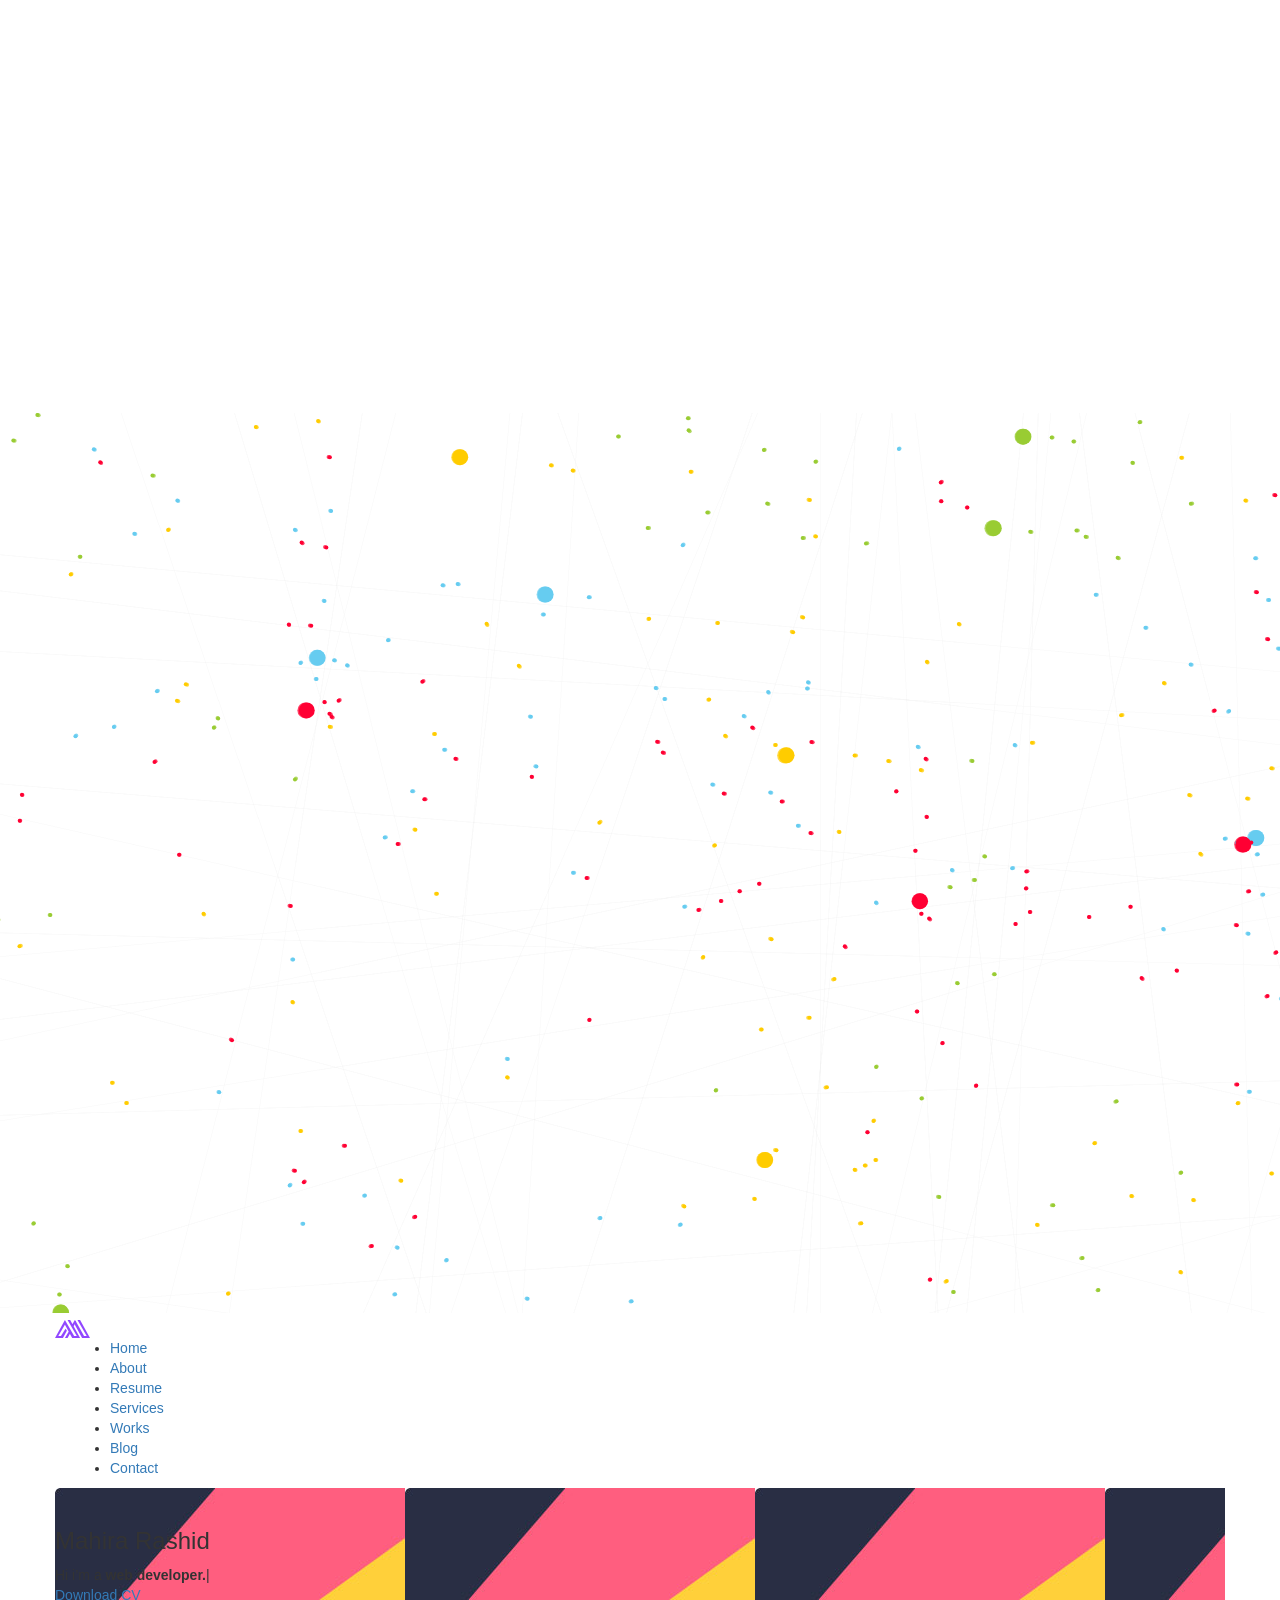
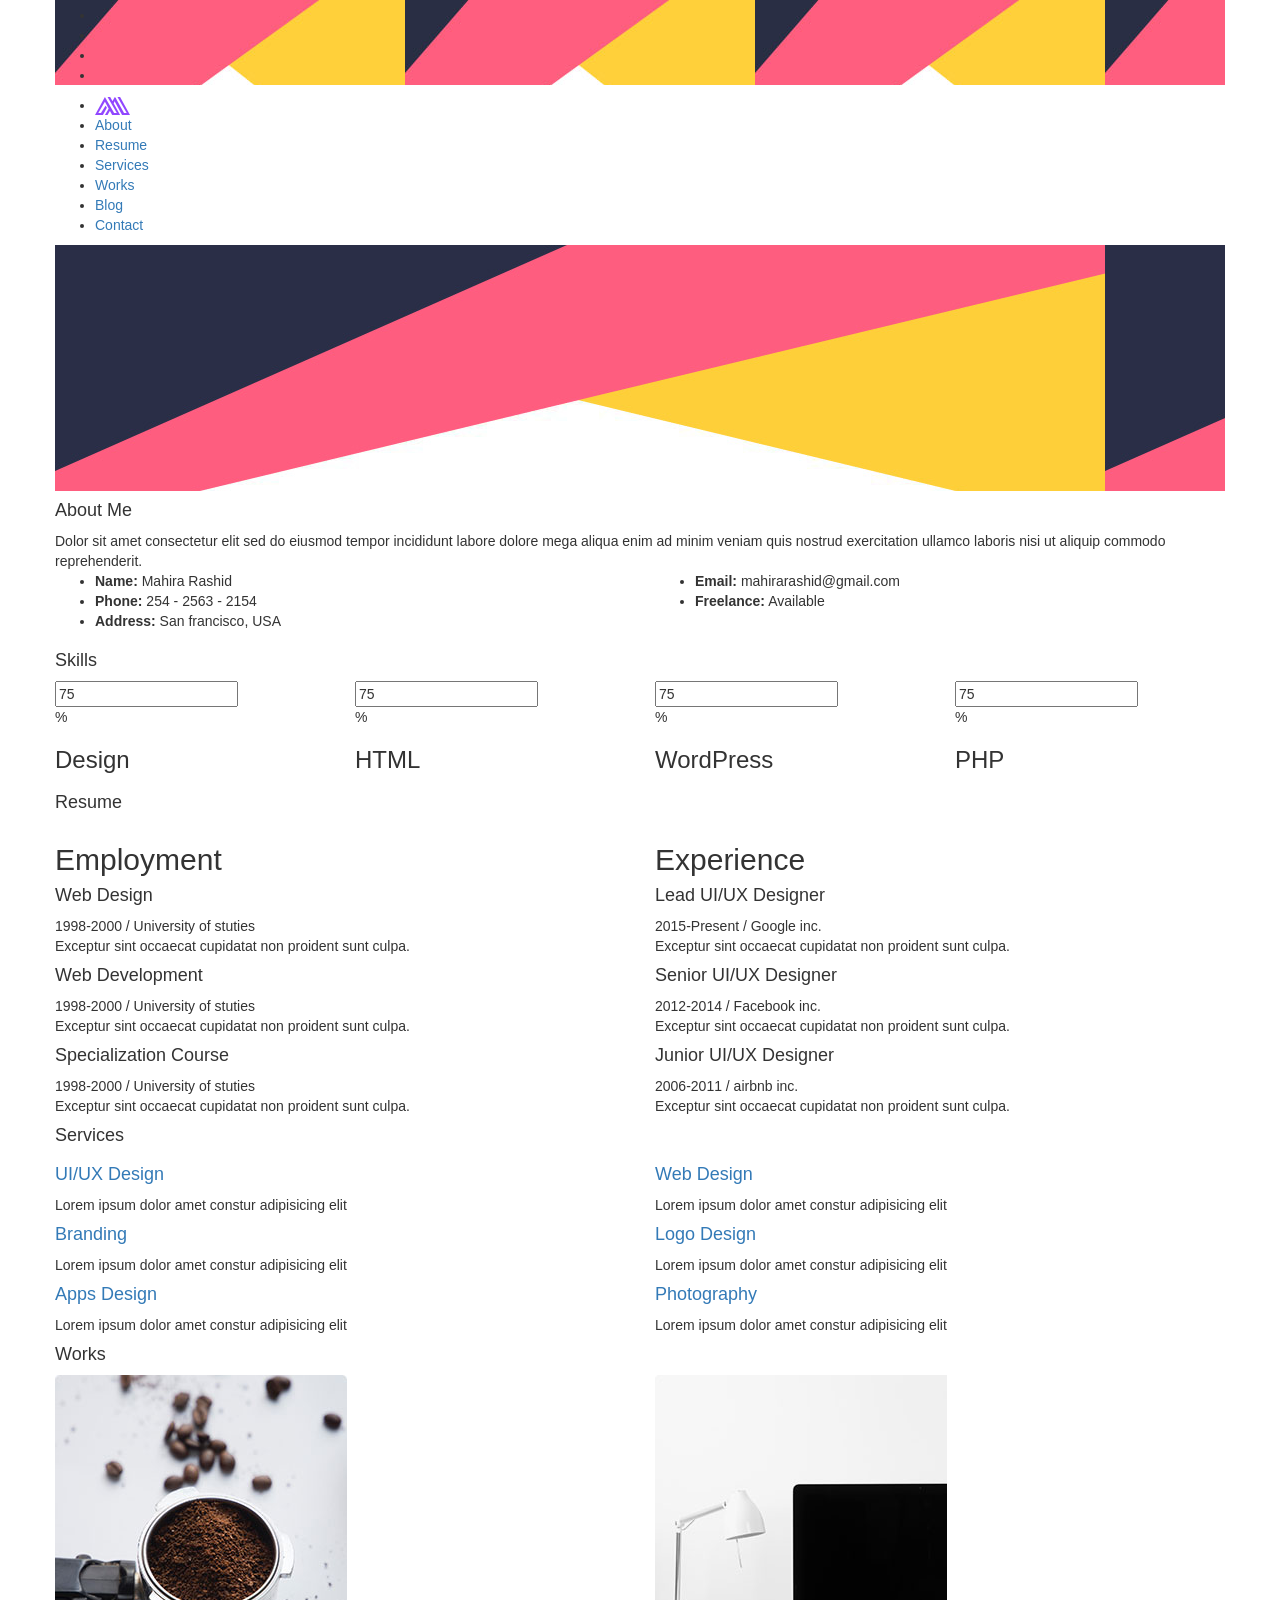
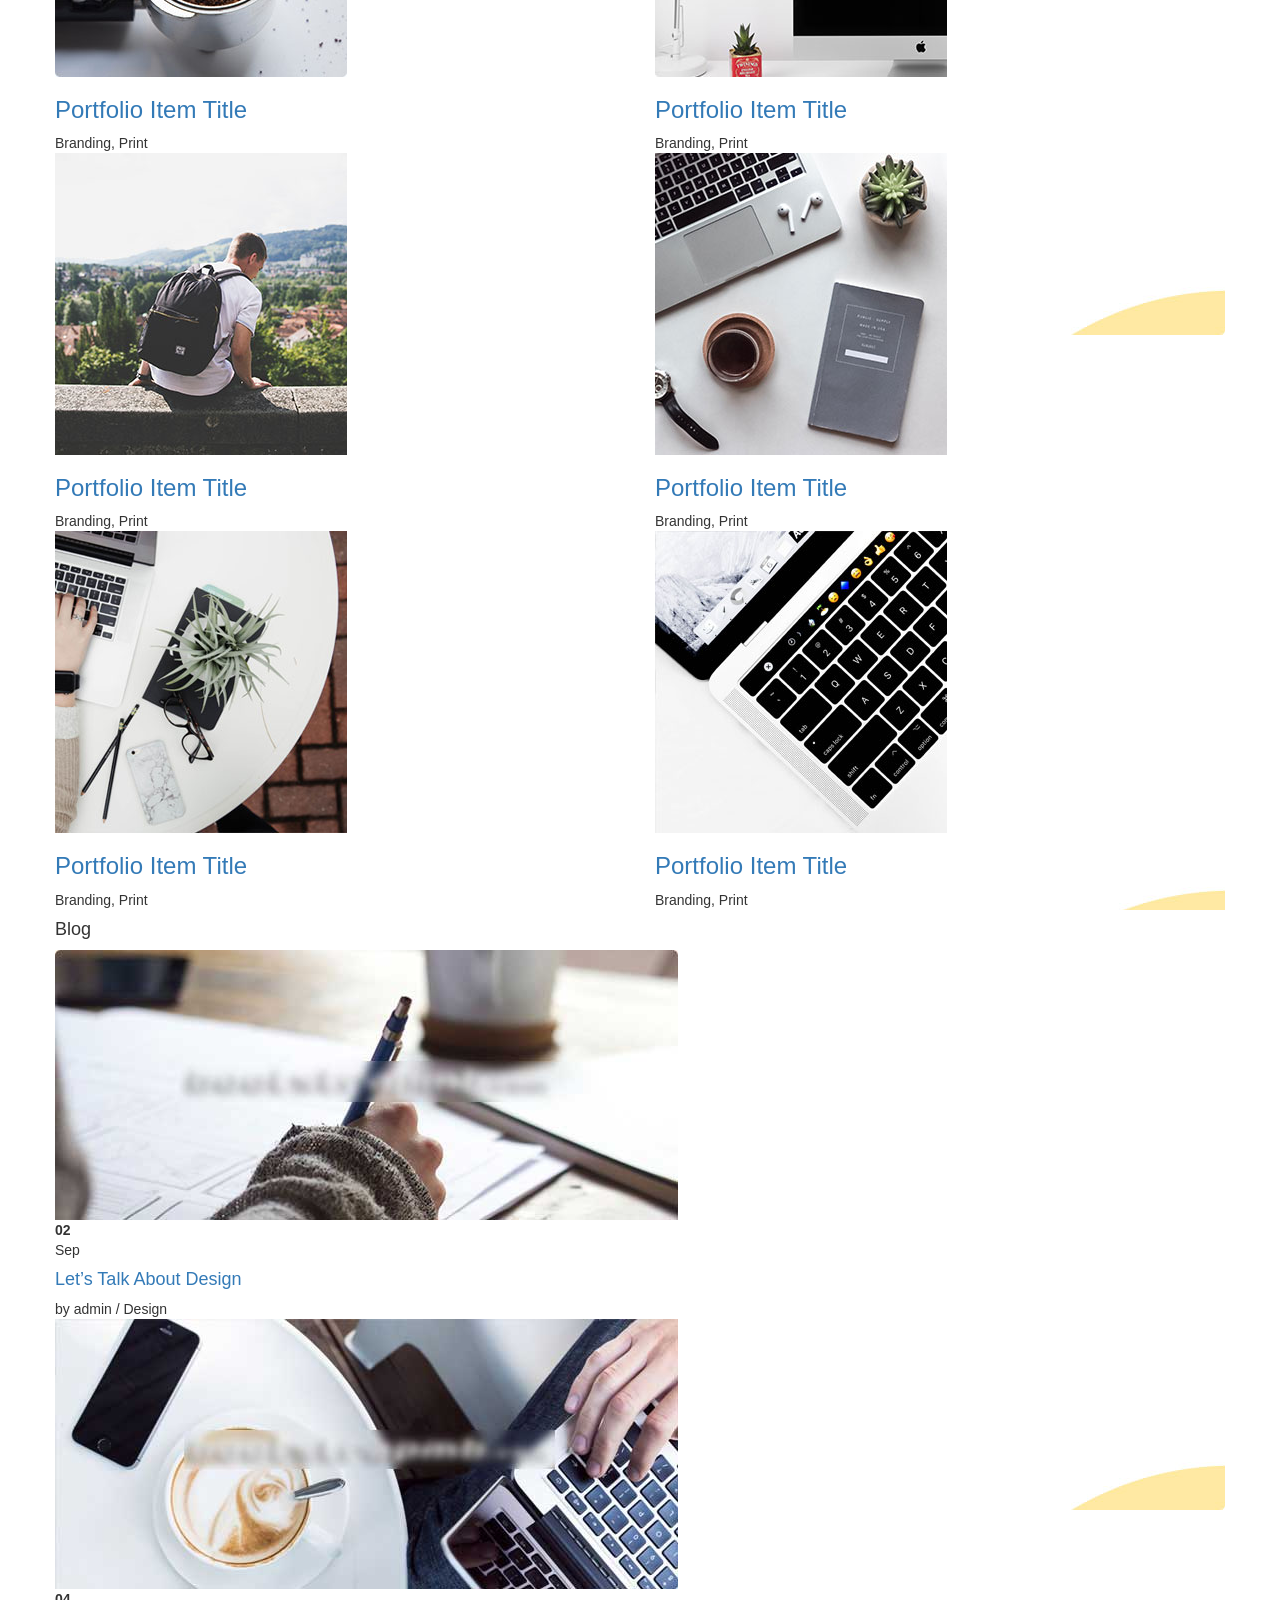
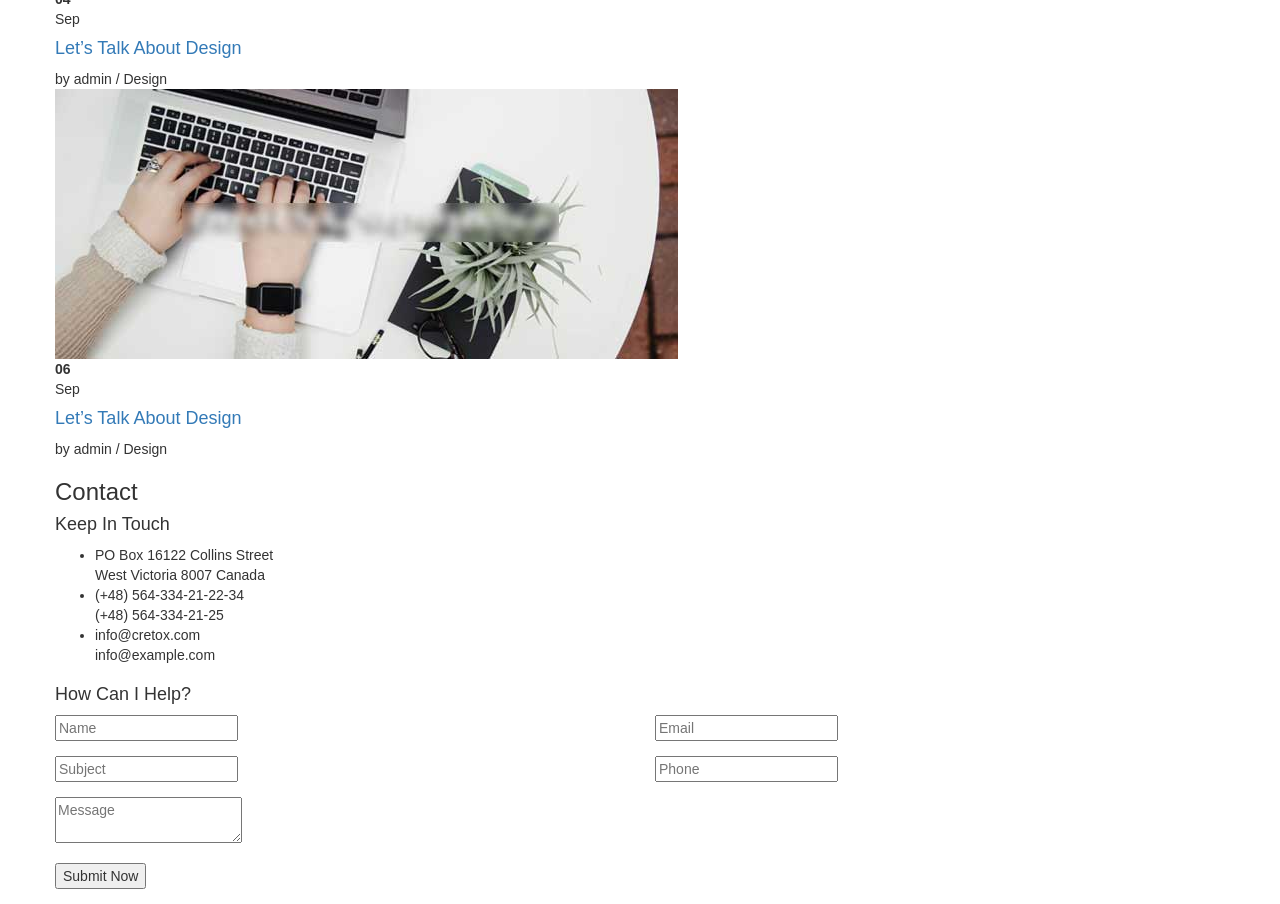
==== index.html @ a30b3540 "Add files via upload" ====
﻿<!DOCTYPE html>
<html lang="en">
<head>
<meta charset="utf-8">
<title>Mahira | VCard | CV HTML Template</title>
<!-- Stylesheets -->
<link href="css/bootstrap.css" rel="stylesheet">
<link href="css/style.css" rel="stylesheet">
<link href="css/responsive.css" rel="stylesheet">

<!--Favicon-->
<link rel="shortcut icon" href="images/favicon.png" type="image/x-icon">
<link rel="icon" href="images/favicon.png" type="image/x-icon">
<!-- Responsive -->
<meta http-equiv="X-UA-Compatible" content="IE=edge">
<meta name="viewport" content="width=device-width, initial-scale=1.0, maximum-scale=1.0, user-scalable=0">
<!--[if lt IE 9]><script src="js/html5shiv.js"></script><![endif]-->
<!--[if lt IE 9]><script src="js/respond.js"></script><![endif]-->
</head>

<body>

<div class="page-wrapper default-version">
 	
    <!-- Preloader -->
    <div class="preloader"></div>

    <div class="page-background">
        <div class="image-1"><img src="images/icons/shape/icon-1.png" alt=""></div>
        <div class="image-7"><img src="images/icons/shape/icon-7.png" alt=""></div>
        <canvas id="canvas"></canvas>
    </div>
    
    <!-- Mobile menu -->
    <div class="mobile-menu">
        <div class="container">
            <!--Nav Outer-->
            <div class="nav-outer clearfix">
                <div class="logo"><a href="index.html"><img src="images/logo.png" alt=""></a></div>
                <!-- Main Menu -->
                <nav class="main-menu">
                    <div class="navbar-header">
                        <!-- Toggle Button -->      
                        <button type="button" class="navbar-toggle" data-toggle="collapse" data-target=".navbar-collapse">
                            <span class="icon-bar"></span>
                            <span class="icon-bar"></span>
                            <span class="icon-bar"></span>
                        </button>
                    </div>
                    
                    <div class="navbar-collapse collapse scroll-nav clearfix">
                        <ul class="navigation clearfix">
                            
                            <li class="current"><a href="#home">Home</a></li>
                            <li><a href="#about">About</a></li>
                            <li><a href="#resume">Resume</a></li>
                            <li><a href="#services">Services</a></li>
                            <li><a href="#work">Works</a></li>
                            <li><a href="#blog">Blog</a></li>
                            <li><a href="#contact">Contact</a></li>

                         </ul>
                    </div>
                </nav>
                <!-- Main Menu End-->                        
            </div>
            <!--Nav Outer End-->            
        </div>
    </div>
 	
    <div class="card-outer">
        <div class="scroll-box">
            <div class="container" data-animation-in="fadeInLeft" data-animation-out="fadeOutLeft">
                <div class="card-wrapper">
                    <div class="author-info" style="background-image:url(images/background/3.jpg)">
                        <div class="image"><img src="images/resource/user.png" alt=""></div>
                        <div class="author">
                            <h3>Mahira Rashid</h3>
                            <div class="designation">
                                Hi i’m
                                <div class="typing-title">
                                    <p>a <strong>web developer.</strong></p>
                                    <p>a <strong>web Designer.</strong></p>
                                    <p>a <strong>photographer.</strong></p>
                                </div>
                                <span class="typed-title"></span>
                            </div>
                        </div>
                        <div class="link-btn">
                            <a href="http://www.17sucai.com/" class="theme-btn btn-style-one">Download CV</a>
                        </div>
                        <ul class="social-icon-two">
                            <li><a href="#"><span class="fa fa-facebook"></span></a></li>
                            <li><a href="#"><span class="fa fa-twitter"></span></a></li>
                            <li><a href="#"><span class="fa fa-google-plus"></span></a></li>
                            <li><a href="#"><span class="fa fa-pinterest"></span></a></li>
                        </ul>
                    </div>
                    <div class="card-inner-box">
                        <header class="header wow fadeInLeft" data-wow-duration="1.5s">
                            <ul class="main-menu">
                                <li class="active home"><a class="logo" href="#home"><img src="images/logo.png" alt=""></a></li>
                                <li><a href="#about"><i class="flaticon-social"></i>About</a></li>
                                <li><a href="#resume"><i class="flaticon-curriculum"></i>Resume</a></li>
                                <li><a href="#services"><i class="flaticon-layers-1"></i>Services</a></li>
                                <li><a href="#work"><i class="flaticon-tools"></i>Works</a></li>
                                <li><a href="#blog"><i class="flaticon-blog"></i>Blog</a></li>
                                <li><a href="#contact"><i class="flaticon-send-mail"></i>Contact</a></li>
                            </ul>
                        </header>

                        <!-- card item -->
                        <div class="card-home card-item active" id="home" style="background-image:url(images/background/1.jpg)">

                            <div class="card-inner wow fadeInUp" data-wow-duration="2s">
                                <div class="image"><img src="images/resource/user.png" alt=""></div>
                                <div class="author">
                                    <h3>Mahira Rashid</h3>
                                    <div class="designation">
                                        Hi i’m
                                        <div class="typing-title">
                                            <p>a <strong>web developer.</strong></p>
                                            <p>a <strong>web Designer.</strong></p>
                                            <p>a <strong>photographer.</strong></p>
                                        </div>
                                        <span class="typed-title"></span>
                                    </div>
                                </div>
                                <div class="text">Dolor sit amet consectetur elit sed do eiusmod tempor incididunt labore dolore mega aliqua enim minim veniam.</div>
                                <div class="link-btn">
                                    <a href="#" class="theme-btn btn-style-one">Download CV</a>
                                    <a href="#" class="theme-btn btn-style-two">Hire Me</a>
                                </div>
                                <ul class="social-icon-two">
                                    <li><a href="#"><span class="fa fa-facebook"></span></a></li>
                                    <li><a href="#"><span class="fa fa-twitter"></span></a></li>
                                    <li><a href="#"><span class="fa fa-google-plus"></span></a></li>
                                    <li><a href="#"><span class="fa fa-pinterest"></span></a></li>
                                    <li><a href="#"><span class="fa fa-dribbble"></span></a></li>
                                </ul>
                            </div>
                            
                        </div>
                        <!-- end item -->

                        <!-- card item -->
                        <div class="card-about card-item" id="about" style="background-image:url(images/background/2.jpg)">
                            <div class="card-inner">
                                <h4 class="title">About Me</h4>
                                <div class="text">Dolor sit amet consectetur elit sed do eiusmod tempor incididunt labore dolore mega aliqua enim ad minim veniam quis nostrud exercitation ullamco laboris nisi ut aliquip commodo reprehenderit.</div>
                                <div class="info-list">
                                    <div class="row">
                                        <div class="col-md-6">
                                            <ul class="list-style-one">
                                                <li><strong>Name:</strong>  Mahira Rashid</li>
                                                <li><strong>Phone:</strong>  254 - 2563 - 2154</li>
                                                <li><strong>Address:</strong>  San francisco, USA</li>
                                            </ul>
                                        </div>
                                        <div class="col-md-6">
                                            <ul class="list-style-one">
                                                <li><strong>Email:</strong>  mahirarashid@gmail.com</li>
                                                <li><strong>Freelance:</strong>  Available</li>
                                            </ul>
                                        </div>
                                    </div>
                                </div>                                    
                                <h4 class="title">Skills</h4>
                                <div class="row">
                                    <!-- About Block -->
                                    <div class="skill-block col-md-3 col-sm-4 col-xs-6">
                                        <div class="inner-box">
                                            <div class="graph-outer">
                                                <input type="text" class="dial" data-fgColor="#9147ff" data-bgColor="#f5f5f5" data-width="90" data-height="90" data-linecap="normal"  value="75">
                                                <div class="inner-text count-box"><span class="count-text" data-stop="75" data-speed="2000"></span>%</div>
                                            </div>
                                            <h3>Design</h3>
                                        </div>
                                    </div>

                                    <!-- About Block -->
                                    <div class="skill-block col-md-3 col-sm-4 col-xs-6">
                                        <div class="inner-box">
                                            <div class="graph-outer">
                                                <input type="text" class="dial" data-fgColor="#ff5e7e" data-bgColor="#f5f5f5" data-width="90" data-height="90" data-linecap="normal"  value="75">
                                                <div class="inner-text count-box"><span class="count-text" data-stop="75" data-speed="2000"></span>%</div>
                                            </div>
                                            <h3>HTML</h3>
                                        </div>
                                    </div>

                                    <!-- About Block -->
                                    <div class="skill-block col-md-3 col-sm-4 col-xs-6">
                                        <div class="inner-box">
                                            <div class="graph-outer">
                                                <input type="text" class="dial" data-fgColor="#ffc713" data-bgColor="#f5f5f5" data-width="90" data-height="90" data-linecap="normal"  value="75">
                                                <div class="inner-text count-box"><span class="count-text" data-stop="75" data-speed="2000"></span>%</div>
                                            </div>
                                            <h3>WordPress </h3>
                                        </div>
                                    </div>

                                    <!-- About Block -->
                                    <div class="skill-block col-md-3 col-sm-4 col-xs-6">
                                        <div class="inner-box">
                                            <div class="graph-outer">
                                                <input type="text" class="dial" data-fgColor="#51dbc3" data-bgColor="#f5f5f5" data-width="90" data-height="90" data-linecap="normal"  value="75">
                                                <div class="inner-text count-box"><span class="count-text" data-stop="75" data-speed="2000"></span>%</div>
                                            </div>
                                            <h3>PHP </h3>
                                        </div>
                                    </div>
                                </div>
                                        
                            </div>
                        </div>
                        <!-- end item -->

                        <!-- card item -->
                        <div class="card-resume card-item" id="resume" style="background-image:url(images/background/2.jpg)">
                            <div class="card-inner">
                                <h4 class="title">Resume</h4>
                                <div class="row clearfix">
                                    <!--Column-->
                                    <div class="timeline-column col-md-6 col-sm-12 col-xs-12">
                                        <div class="inner">
                                            <div class="col-header"><div class="icon-box"><div class="icon-inner"><div class="icon"><span class="flaticon-book"></span></div></div></div> <h2>Employment</h2></div>
                                            
                                            <!--Timeline Block-->
                                            <div class="timeline-block">
                                                <div class="inner-box">
                                                    <h4>Web Design</h4>
                                                    <div class="date"><span>1998-2000</span> / University of stuties</div>
                                                    <div class="text">Exceptur sint occaecat cupidatat non proident sunt culpa. </div>
                                                </div>
                                            </div>

                                            <!--Timeline Block-->
                                            <div class="timeline-block">
                                                <div class="inner-box">
                                                    <h4>Web Development</h4>
                                                    <div class="date"><span>1998-2000</span> / University of stuties</div>
                                                    <div class="text">Exceptur sint occaecat cupidatat non proident sunt culpa. </div>
                                                </div>
                                            </div>

                                            <!--Timeline Block-->
                                            <div class="timeline-block">
                                                <div class="inner-box">
                                                    <h4>Specialization Course</h4>
                                                    <div class="date"><span>1998-2000</span> / University of stuties</div>
                                                    <div class="text">Exceptur sint occaecat cupidatat non proident sunt culpa. </div>
                                                </div>
                                            </div>
                                            
                                        </div>
                                    </div>
                                    
                                    <!--Column-->
                                    <div class="timeline-column col-md-6 col-sm-12 col-xs-12">
                                        <div class="inner">
                                            <div class="col-header"><div class="icon-box"><div class="icon-inner"><div class="icon"><span class="flaticon-case"></span></div></div></div> <h2>Experience</h2></div>
                                            
                                            <!--Timeline Block-->
                                            <div class="timeline-block">
                                                <div class="inner-box">
                                                    <h4>Lead UI/UX Designer</h4>
                                                    <div class="date"><span>2015-Present</span>  / Google inc.</div>
                                                    <div class="text">Exceptur sint occaecat cupidatat non proident sunt culpa. </div>
                                                </div>
                                            </div>

                                            <div class="timeline-block">
                                                <div class="inner-box">
                                                    <h4>Senior UI/UX Designer</h4>
                                                    <div class="date"><span>2012-2014 </span> / Facebook inc.</div>
                                                    <div class="text">Exceptur sint occaecat cupidatat non proident sunt culpa. </div>
                                                </div>
                                            </div>

                                            <div class="timeline-block">
                                                <div class="inner-box">
                                                    <h4>Junior UI/UX Designer</h4>
                                                    <div class="date"><span>2006-2011 </span>  / airbnb inc.</div>
                                                    <div class="text">Exceptur sint occaecat cupidatat non proident sunt culpa. </div>
                                                </div>
                                            </div>

                                        </div>
                                    </div>
                                    
                                </div>
                            </div>
                        </div>
                        <!-- end item -->
                        <!-- card item -->
                        <div class="card-services card-item" id="services" style="background-image:url(images/background/2.jpg)">
                            <div class="card-inner">
                                <h4 class="title">Services</h4>
                                <div class="row">
                                    <div class="services-block col-md-6">
                                        <div class="inner-box">
                                            <div class="icon-box"><span class="icon flaticon-pen-tool"></span></div>
                                            <h4><a href="blog-single.html">UI/UX Design</a></h4>
                                            <div class="text">Lorem ipsum dolor amet constur adipisicing elit </div>
                                        </div> 
                                    </div>
                                    <div class="services-block col-md-6">
                                        <div class="inner-box">
                                            <div class="icon-box"><span class="icon flaticon-folder"></span></div>
                                            <h4><a href="blog-single.html">Web Design</a></h4>
                                            <div class="text">Lorem ipsum dolor amet constur adipisicing elit </div>
                                        </div> 
                                    </div>
                                    <div class="services-block col-md-6">
                                        <div class="inner-box">
                                            <div class="icon-box"><span class="icon flaticon-computer"></span></div>
                                            <h4><a href="blog-single.html">Branding</a></h4>
                                            <div class="text">Lorem ipsum dolor amet constur adipisicing elit </div>
                                        </div> 
                                    </div>
                                    <div class="services-block col-md-6">
                                        <div class="inner-box">
                                            <div class="icon-box"><span class="icon flaticon-layers-1"></span></div>
                                            <h4><a href="blog-single.html">Logo Design</a></h4>
                                            <div class="text">Lorem ipsum dolor amet constur adipisicing elit </div>
                                        </div> 
                                    </div>
                                    <div class="services-block col-md-6">
                                        <div class="inner-box">
                                            <div class="icon-box"><span class="icon flaticon-web-design"></span></div>
                                            <h4><a href="blog-single.html">Apps Design</a></h4>
                                            <div class="text">Lorem ipsum dolor amet constur adipisicing elit </div>
                                        </div> 
                                    </div>
                                    <div class="services-block col-md-6">
                                        <div class="inner-box">
                                            <div class="icon-box"><span class="icon flaticon-photo-camera"></span></div>
                                            <h4><a href="blog-single.html">Photography</a></h4>
                                            <div class="text">Lorem ipsum dolor amet constur adipisicing elit </div>
                                        </div> 
                                    </div>
                                </div>
                            </div>
                        </div>
                        <!-- end item -->
                        <!-- card item -->
                        <div class="card-projects card-item" id="work" style="background-image:url(images/background/2.jpg)">
                            <div class="card-inner">
                                <h4 class="title">Works</h4>
                                <div class="row">
                                    <div class="projects-block col-md-6">
                                        <div class="inner-box">
                                            <figure class="image">
                                                <img src="images/gallery/1.jpg" alt="image">
                                                <div class="overlay">
                                                    <a class="lightbox-image option-btn" title="Image Caption Here" data-fancybox-group="example-gallery" href="images/gallery/1.jpg">
                                                        <i class="fa fa-search"></i>
                                                    </a>                                
                                                </div>
                                            </figure>
                                            <div class="caption-title">
                                                <h3><a href="#">Portfolio Item Title</a></h3>
                                                <span>Branding, Print</span>
                                            </div>
                                        </div>
                                    </div>
                                    <div class="projects-block col-md-6">
                                        <div class="inner-box">
                                            <figure class="image">
                                                <img src="images/gallery/2.jpg" alt="image">
                                                <div class="overlay">
                                                    <a class="lightbox-image option-btn" title="Image Caption Here" data-fancybox-group="example-gallery" href="images/gallery/2.jpg">
                                                        <i class="fa fa-search"></i>
                                                    </a>                                
                                                </div>
                                            </figure>
                                            <div class="caption-title">
                                                <h3><a href="#">Portfolio Item Title</a></h3>
                                                <span>Branding, Print</span>
                                            </div>
                                        </div>
                                    </div>
                                    <div class="projects-block col-md-6">
                                        <div class="inner-box">
                                            <figure class="image">
                                                <img src="images/gallery/3.jpg" alt="image">
                                                <div class="overlay">
                                                    <a class="lightbox-image option-btn" title="Image Caption Here" data-fancybox-group="example-gallery" href="images/gallery/3.jpg">
                                                        <i class="fa fa-search"></i>
                                                    </a>                                
                                                </div>
                                            </figure>
                                            <div class="caption-title">
                                                <h3><a href="#">Portfolio Item Title</a></h3>
                                                <span>Branding, Print</span>
                                            </div>
                                        </div>
                                    </div>
                                    <div class="projects-block col-md-6">
                                        <div class="inner-box">
                                            <figure class="image">
                                                <img src="images/gallery/4.jpg" alt="image">
                                                <div class="overlay">
                                                    <a class="lightbox-image option-btn" title="Image Caption Here" data-fancybox-group="example-gallery" href="images/gallery/4.jpg">
                                                        <i class="fa fa-search"></i>
                                                    </a>                                
                                                </div>
                                            </figure>
                                            <div class="caption-title">
                                                <h3><a href="#">Portfolio Item Title</a></h3>
                                                <span>Branding, Print</span>
                                            </div>
                                        </div>
                                    </div>
                                    <div class="projects-block col-sm-6">
                                        <div class="inner-box">
                                            <figure class="image">
                                                <img src="images/gallery/5.jpg" alt="image">
                                                <div class="overlay">
                                                    <a class="lightbox-image option-btn" title="Image Caption Here" data-fancybox-group="example-gallery" href="images/gallery/5.jpg">
                                                        <i class="fa fa-search"></i>
                                                    </a>                                
                                                </div>
                                            </figure>
                                            <div class="caption-title">
                                                <h3><a href="#">Portfolio Item Title</a></h3>
                                                <span>Branding, Print</span>
                                            </div>
                                        </div>
                                    </div>
                                    <div class="projects-block col-sm-6">
                                        <div class="inner-box">
                                            <figure class="image">
                                                <img src="images/gallery/6.jpg" alt="image">
                                                <div class="overlay">
                                                    <a class="lightbox-image option-btn" title="Image Caption Here" data-fancybox-group="example-gallery" href="images/gallery/6.jpg">
                                                        <i class="fa fa-search"></i>
                                                    </a>                                
                                                </div>
                                            </figure>
                                            <div class="caption-title">
                                                <h3><a href="#">Portfolio Item Title</a></h3>
                                                <span>Branding, Print</span>
                                            </div>
                                        </div>
                                    </div>
                                </div>
                            </div>
                        </div>
                        <!-- end item -->
                        <!-- card item -->
                        <div class="card-blog card-item" id="blog" style="background-image:url(images/background/2.jpg)">
                            <div class="card-inner">
                                <h4 class="title">Blog</h4>
                                <div class="news-block">
                                    <div class="inner-box">
                                        <div class="image">
                                            <img src="images/resource/blog-1.jpg" alt="">
                                            <div class="overlay">
                                                <a class="link-btn" href="blog-single.html">
                                                    <i class="fa fa-link"></i>
                                                </a>                                
                                            </div>
                                        </div>
                                        <div class="date"><strong>02</strong> <br>Sep</div>
                                        <div class="lower-content">
                                            <h4><a href="blog-single.html">Let’s Talk About Design</a></h4>
                                            <div class="post-meta">by admin  /  <span>Design</span></div>
                                        </div>
                                    </div>
                                </div>
                                <div class="news-block">
                                    <div class="inner-box">
                                        <div class="image">
                                            <img src="images/resource/blog-2.jpg" alt="">
                                            <div class="overlay">
                                                <a class="link-btn" href="blog-single.html">
                                                    <i class="fa fa-link"></i>
                                                </a>                                
                                            </div>
                                        </div>
                                        <div class="date"><strong>04</strong> <br>Sep</div>
                                        <div class="lower-content">
                                            <h4><a href="blog-single.html">Let’s Talk About Design</a></h4>
                                            <div class="post-meta">by admin  /  <span>Design</span></div>
                                        </div>
                                    </div>
                                </div>
                                <div class="news-block">
                                    <div class="inner-box">
                                        <div class="image">
                                            <img src="images/resource/blog-3.jpg" alt="">
                                            <div class="overlay">
                                                <a class="link-btn" href="blog-single.html">
                                                    <i class="fa fa-link"></i>
                                                </a>                                
                                            </div>
                                        </div>
                                        <div class="date"><strong>06</strong> <br>Sep</div>
                                        <div class="lower-content">
                                            <h4><a href="blog-single.html">Let’s Talk About Design</a></h4>
                                            <div class="post-meta">by admin  /  <span>Design</span></div>
                                        </div>
                                    </div>
                                </div>
                            </div>
                        </div>
                        <!-- end item -->
                        <!-- card item -->
                        <div class="card-contact card-item" id="contact" style="background-image:url(images/background/2.jpg)">
                            <div class="card-inner">
                                <h3 class="title">Contact</h3>
                                <h4>Keep In Touch</h4>
                                <div class="row clearfix">
                                    <div class="col-md-6">
                                        <ul class="list-style-two">
                                            <li><span class="icon flaticon-signs"></span>PO Box 16122 Collins Street <br> West Victoria 8007 Canada </li>
                                            <li><span class="icon flaticon-smartphone"></span>(+48) 564-334-21-22-34 <br>(+48) 564-334-21-25</li>
                                            <li><span class="icon flaticon-note-1"></span>info@cretox.com <br>info@example.com</li>
                                        </ul>
                                    </div>
                                    <div class="col-md-6">
                                        <div class="map-section">
                                            <div class="home-google-map">
                                                <div 
                                                    class="google-map" 
                                                    id="contact-google-map" 
                                                    data-map-lat="40.700843" 
                                                    data-map-lng="-74.004012" 
                                                    data-icon-path="images/icons/map-marker.png"
                                                    data-map-title="Chester"
                                                    data-map-zoom="11" >
                                                </div>
                                            </div>
                                        </div>
                                    </div>
                                </div>
                                <h4>How Can I Help?</h4>
                                <!-- Contact Form -->
                                <div class="contact-form">
                                    <!--Comment Form-->
                                    <form method="post" action="sendemail.php" id="contact-form">
                                        <div class="row clearfix">
                                            
                                            <div class="col-md-6 form-group">
                                                <input type="text" name="username" placeholder="Name" required>
                                            </div>
                                            
                                            <div class="col-md-6 form-group">
                                                <input type="email" name="email" placeholder="Email" required>
                                            </div>
                                            
                                            <div class="col-md-6 form-group">
                                                <input type="text" name="subject" placeholder="Subject" required>
                                            </div>

                                            <div class="col-md-6 form-group">
                                                <input type="text" name="phone" placeholder="Phone" required>
                                            </div>

                                            <div class="col-lg-12 col-md-12 form-group">
                                                <textarea name="message" placeholder="Message"></textarea>
                                            </div>
                                            
                                            <div class="col-lg-12 col-md-12 form-group">
                                                <button class="theme-btn btn-style-two" type="submit" name="submit-form">Submit Now </button>
                                            </div>
                                            
                                        </div>
                                    </form>
                                        
                                </div>
                                <!--End Contact Form -->
                                        
                            </div>
                        </div>
                        <!-- end item -->

                    </div>
                </div>
                    
            </div>
        </div>
            
    </div>

</div>
<!--End pagewrapper-->


<script src="js/jquery.js"></script> 

<script src="js/bootstrap.min.js"></script>
<script src="js/jquery.mCustomScrollbar.concat.min.js"></script>
<script src="js/owl.js"></script>
<script src="js/wow.js"></script>
<script src="js/appear.js"></script>
<script src="js/jquery.fancybox.js"></script>
<script src="js/element-in-view.js"></script>
<script src="js/knob.js"></script>
<script src="js/validate.js"></script>
<script src="js/mousemoveparallax.js"></script>
<script src="js/pagenav.js"></script>
<script src="js/jquery-type.js"></script>
<script src="js/jquery.nicescroll.min.js"></script>
<script src="js/particle-alone.js"></script>
<script src="js/script.js"></script>

<!--Google Map APi Key-->
<script src="http://ditu.google.cn/maps/api/js?key=AIzaSyATY4Rxc8jNvDpsK8ZetC7JyN4PFVYGCGM"></script>
<script src="js/gmaps.js"></script>
<script src="js/map-script.js"></script>
<!--End Google Map APi-->

</body>
</html>
---- css/responsive.css ----
@media only screen and (max-width: 1900px){

	.page-wrapper{
		overflow:hidden;
	}
}


@media only screen and (min-width: 1200px){
	.container {
		padding: 0px;
	}
}

@media only screen and (max-width: 1200px){

}

@media only screen and (max-width: 1199px) and (min-width: 768px){
	.author-info {
		left: 15px;
	}
}

@media only screen and (max-width: 1199px){
	.main-menu .navbar-collapse {
	   max-height:300px;
	   float:none;
	   width:100%;
	   padding:10px 0px 0px;
	   border:none;
	   margin:0px 0px 15px;
	   -ms-border-radius:3px;
	   -moz-border-radius:3px;
	   -webkit-border-radius:3px;
	   -o-border-radius:3px;
	   border-radius:3px;
	   box-shadow:none;
	}

	.main-menu .collapse.in,
	.main-menu .collapsing{
		padding:10px 0px 0px;
		border:none;
		margin:0px 0px 15px;
		-ms-border-radius:3px;
		-moz-border-radius:3px;
		-webkit-border-radius:3px;
		-o-border-radius:3px;
		border-radius:3px;
		box-shadow:none;	
		background: #333;
	}

	.main-menu .navbar-header{
		position:relative;
		float:none;
		display:block;
		width:100%;
		right:0px;
		padding: 10px 0;
		text-align: right;
	}
	
	.main-menu .navbar-header .navbar-toggle{
		display:inline-block;
		z-index:20;
		border:1px solid #9147ff;
		float:none;
		margin:0px 0px 0px 0px;
		border-radius:0px;
		background:#9147ff;
	}
	
	.main-menu .navbar-header .navbar-toggle .icon-bar{
		background:#ffffff;	
	}
	
	.main-menu .navbar-collapse > .navigation{
		margin:0px !important;
		width:100% !important;
		border-top:none;
		padding: 15px 0;
		background: #333;
	}
	
	.main-menu .navbar-collapse > .navigation > li{
		margin:0px !important;
		float:none !important;
		padding:0px !important;
		width:100%;
	}
	
	.main-menu .navigation > li > a,
	.main-menu .navigation > li > ul:before{
		border:none;	
	}
	
	.main-menu .navbar-collapse > .navigation > li > a{
		padding:10px 10px !important;
		border:none !important;
		font-size: 16px !important;
		font-weight: 500;
	}
	
	.main-menu .navigation li.dropdown > a:after,
	.main-menu .navigation > li.dropdown > a:before,
	.main-menu .navigation > li > ul > li > a::before,
	.main-menu .navigation > li > ul > li > ul > li > a::before{
		color:#ffffff !important;
		right:15px;
		font-size:16px;
		display:none !important;
	}
	
	.main-menu .navbar-collapse > .navigation > li > ul,
	.main-menu .navbar-collapse > .navigation > li > ul > li > ul{
		position:relative;
		border:none;
		float:none;
		visibility:visible;
		opacity:1;
		display:none;
		margin:0px;
		left:auto !important;
		right:auto !important;
		top:auto !important;
		padding:0px;
		outline:none;
		width:100%;
		background:#333333;
		-webkit-border-radius:0px;
		-ms-border-radius:0px;
		-o-border-radius:0px;
		-moz-border-radius:0px;
		border-radius:0px;
		transition:none !important;
		-webkit-transition:none !important;
		-ms-transition:none !important;
		-o-transition:none !important;
		-moz-transition:none !important;
	}
		
	.main-menu .navbar-collapse > .navigation > li > ul,
	.main-menu .navbar-collapse > .navigation > li > ul > li > ul{
		border-top:1px solid rgba(255,255,255,1) !important;	
	}
	
	.main-menu .navbar-collapse > .navigation > li,
	.main-menu .navbar-collapse > .navigation > li > ul > li,
	.main-menu .navbar-collapse > .navigation > li > ul > li > ul > li{
		border-bottom:none;
		opacity:1 !important;
		top:0px !important;
		left:0px !important;
		visibility:visible !important;
	}
	
	.main-menu .navbar-collapse > .navigation > li > ul > li:first-child,
	.main-menu .navbar-collapse > .navigation > li > ul > li > ul > li:first-child{
		border-top:none !important;	
	}
	
	.main-menu .navbar-collapse > .navigation > li:first-child{
		border:none;	
	}
	
	.main-menu .navbar-collapse > .navigation > li > a,
	.main-menu .navbar-collapse > .navigation > li > ul > li > a,
	.main-menu .navbar-collapse > .navigation > li > ul > li > ul > li > a{
		padding: 10px 25px !important;
		line-height:22px;
		color:#ffffff;
		background:#333333;
		text-align:left;
		display: block;
	}
	
	.main-menu .navbar-collapse > .navigation > li > a:hover,
	.main-menu .navbar-collapse > .navigation > li > a:active,
	.main-menu .navbar-collapse > .navigation > li > a:focus{
		background:#9147ff;
	}
	
	.main-menu .navbar-collapse > .navigation > li:hover > a,
	.main-menu .navbar-collapse > .navigation > li > ul > li:hover > a,
	.main-menu .navbar-collapse > .navigation > li > ul > li > ul > li:hover > a,
	.main-menu .navbar-collapse > .navigation > li.current > a,
	.main-menu .navbar-collapse > .navigation > li.current-menu-item > a{
		background:#333333;
		color:#9147ff !important;
	}
	
	.main-menu .navbar-collapse > .navigation li.dropdown .dropdown-btn,
	.header-style-two .nav-outer .btn-outer{
		display:block;
	}
	
	.main-menu .navbar-collapse > .navigation li.dropdown:after,
	.main-menu .navigation > li > ul:before,
	.main-slider .bordered-layer,
	.featured-block-two .inner-box .number,
	.testimonial-section .owl-nav,
	.main-slider .text br{
		display:none !important;	
	}
	
	.fixed-header .info-options,
	.testimonial-section .owl-carousel{
		padding:0px !important;
	}
	.navbar-collapse.collapse {
		display: none !important;
	}
	.navbar-collapse.collapse.in {
		display: block !important;
	}
	.navbar-collapse.collapse {
	    height: auto!important;
	    padding-bottom: 0;
	    overflow-y: scroll !important;
	    overflow-x: visible!important;
	}
	
	/**/
	.card-outer .card-wrapper {
	    background: transparent;
	}
	.default-version .card-outer .card-wrapper {
		box-shadow: none;
	}
	.parallax-container {
		display: none;
	}
	.card-outer {
		position: relative;
		display: block;
		padding-top: 15px;
	}
	.card-outer .card-inner-box.offsetleft {
		margin-left: 0px;
	}
	.author-info {
		position: relative;
		display: none;
	}
	.card-inner-box .card-item {
	    left:  0!important;
	    position: relative;
	    background-color: #fff;
	    padding-left: 0;
	    padding-right: 0;
	    max-width: 100%;
	}

	.header {
		display: none;
	    bottom:  inherit;
	    background: white;
	    top: 8px;
	}

	.header ul li a.logo {margin: 0;height:  inherit;width:  inherit;border-radius:  inherit;line-height: 61px;padding: 9.5px 0px;border:  0px;}

	.header ul li {
	    border-bottom: 0px;
	    display:  inline-block;
	    vertical-align:  middle;
	    margin-bottom: 5px;
	}

	.header ul li:before {
	    display: none;
	}

	.header ul li.active a.logo {
	    background-color: #f8e9e9;
	}
	.card-outer .card-inner-box {
		margin-top: 65px;
		background: transparent;
		
	}
	.card-outer .card-inner-box.offsetleft {
		transform: translate(0px);
	}
	.card-inner-box .card-item {
	    opacity: 1 !important;
	    visibility: visible !important;
	    z-index: 10;
	    animation-name: none;
	    border-top-left-radius: 6px !important;
	    border-bottom-left-radius: 6px !important;
	}
	.page-background #canvas {
		display: none;
	}
	.contact-form {
	    position: relative;
	}
	.mobile-menu {
		display: block;
	}
	.card-item .card-inner {
		overflow: visible !important;
	}

}

@media only screen and (max-width: 767px){

}

@media only screen and (max-width: 500px){
	.news-block .date {
		top: 0;
		left: 0;
	}
}
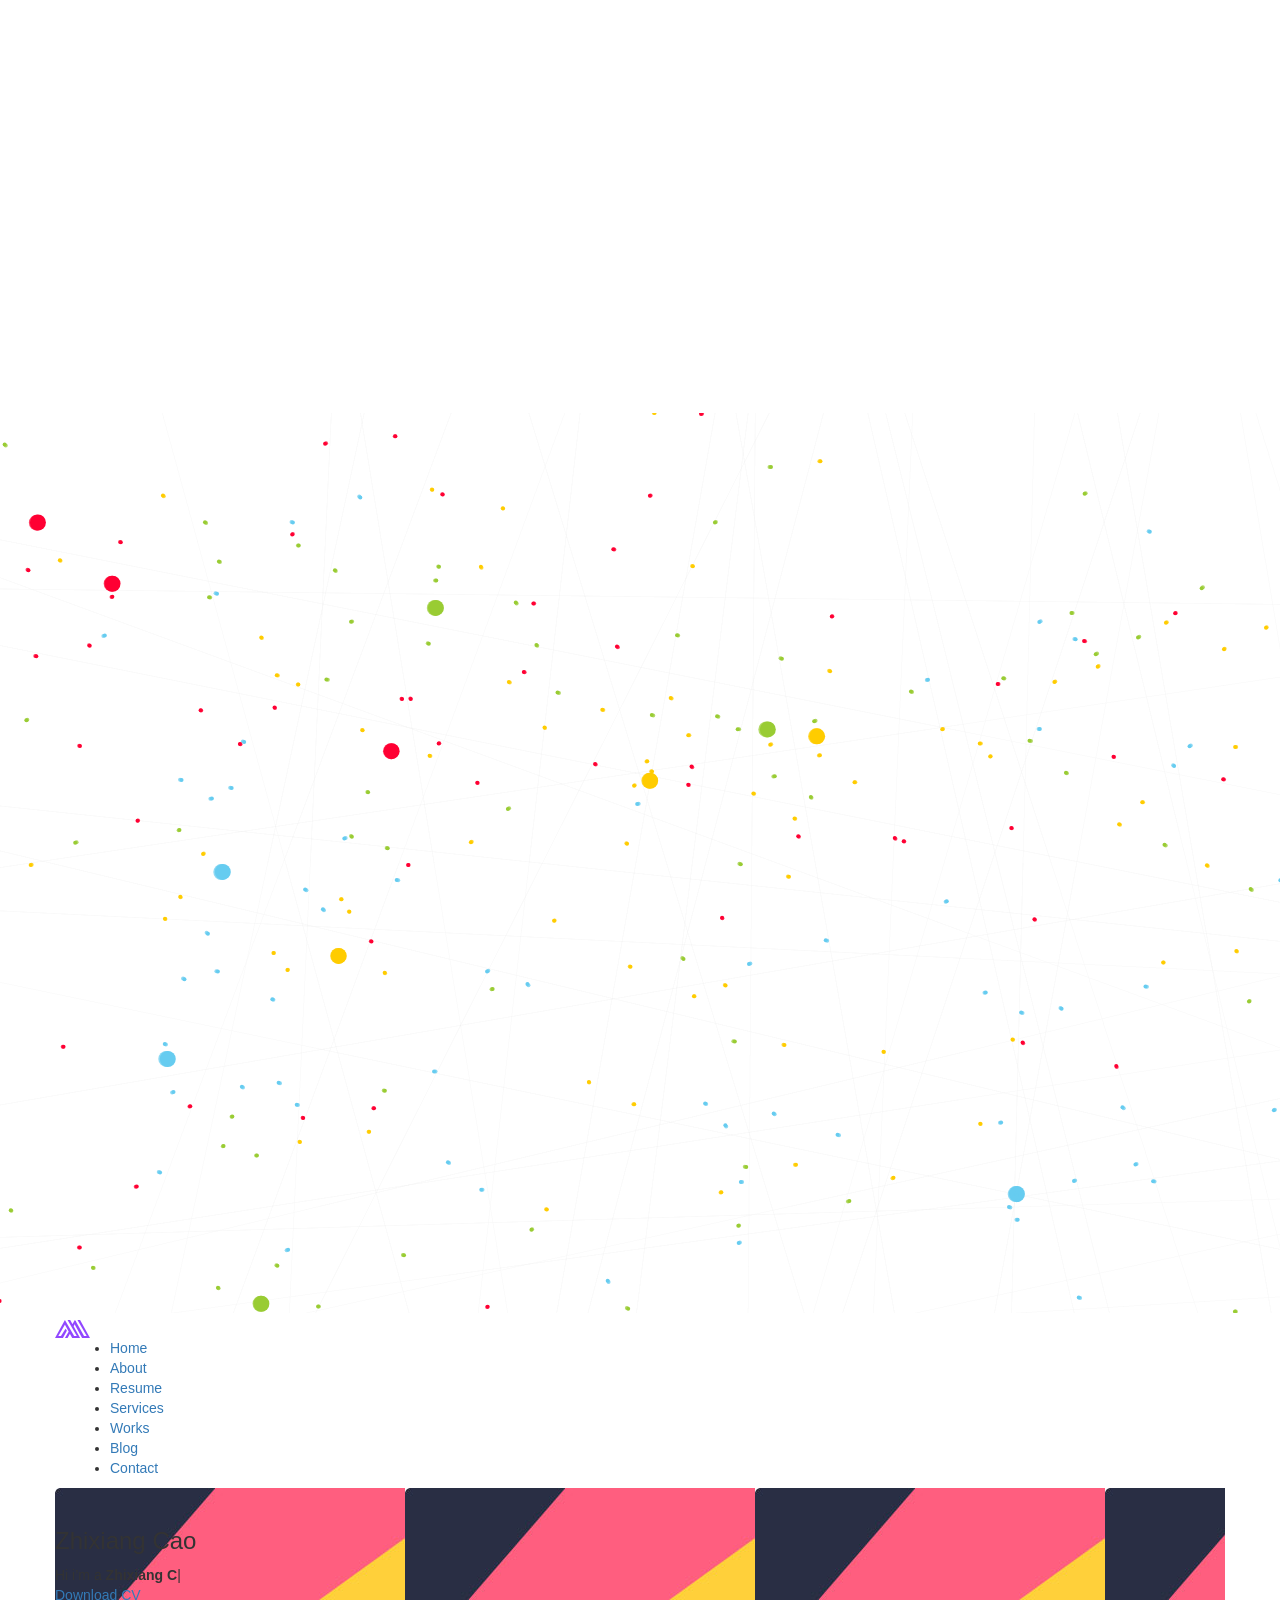
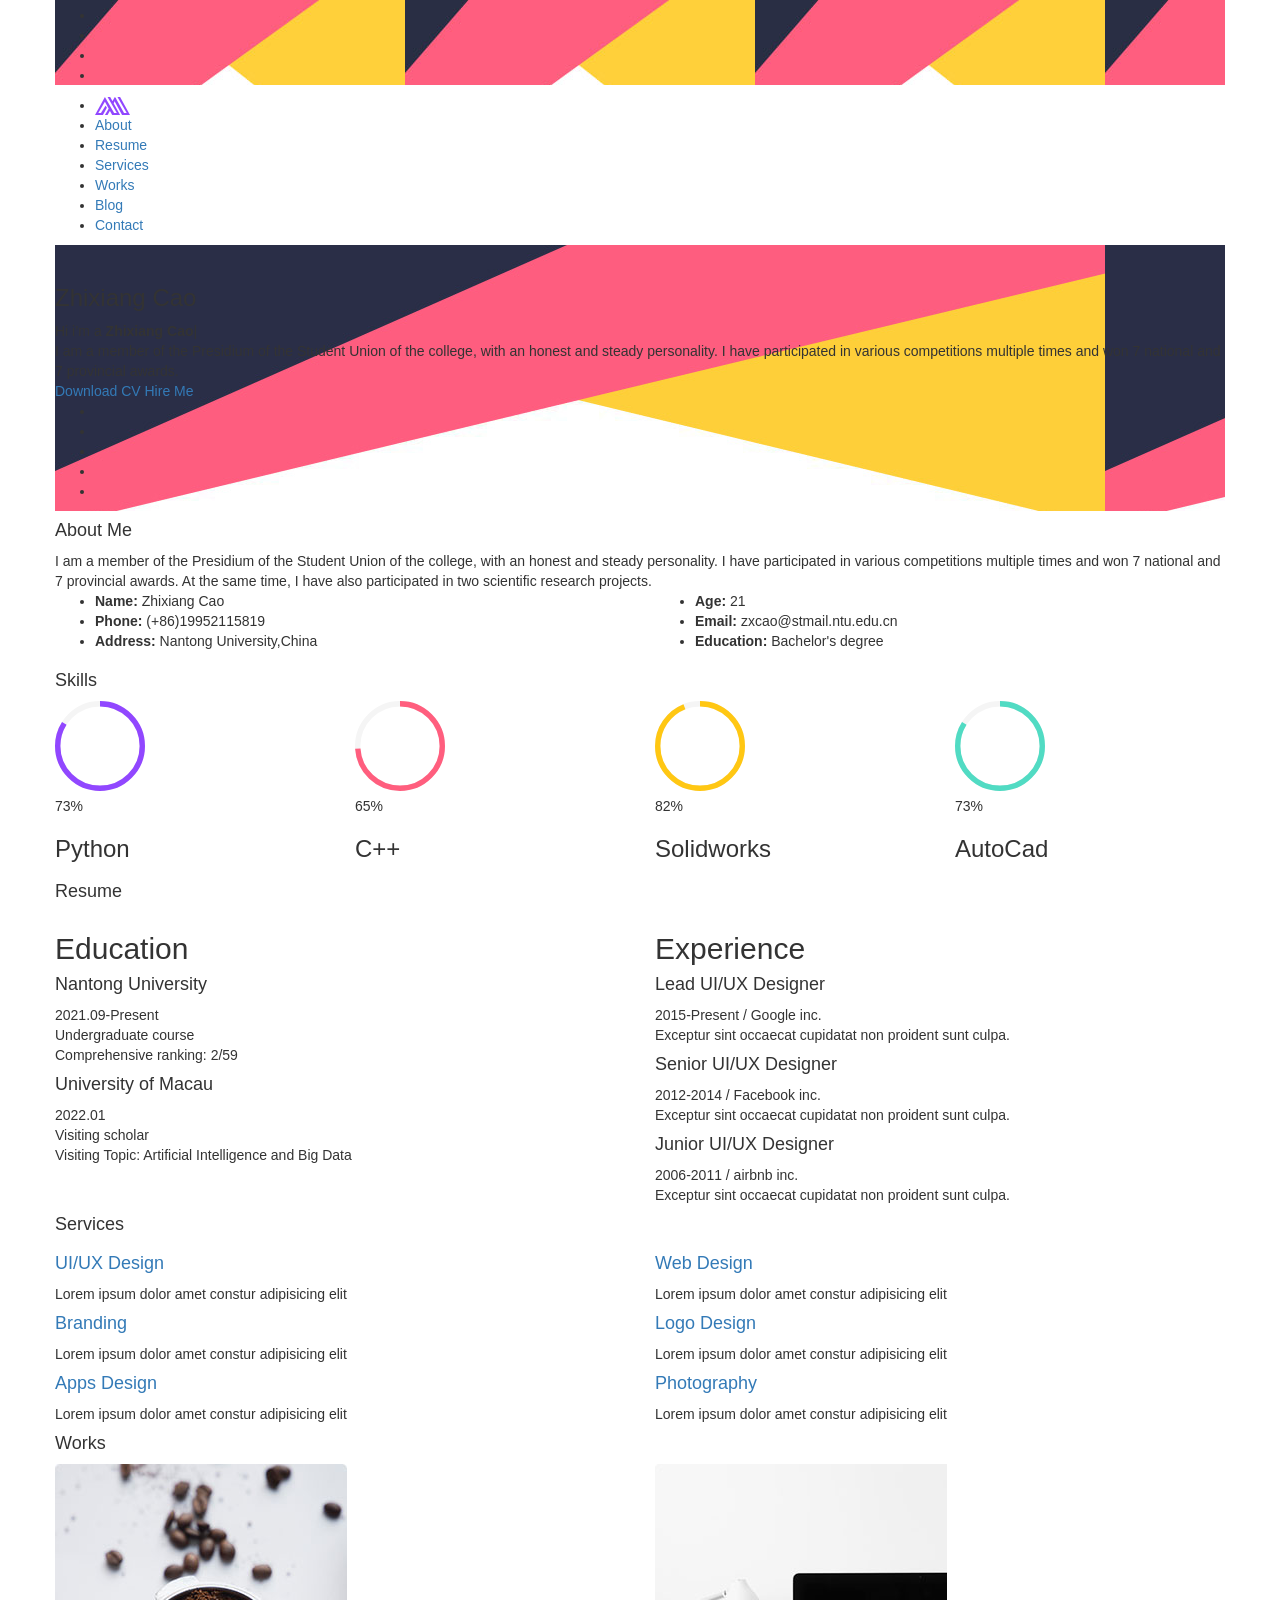
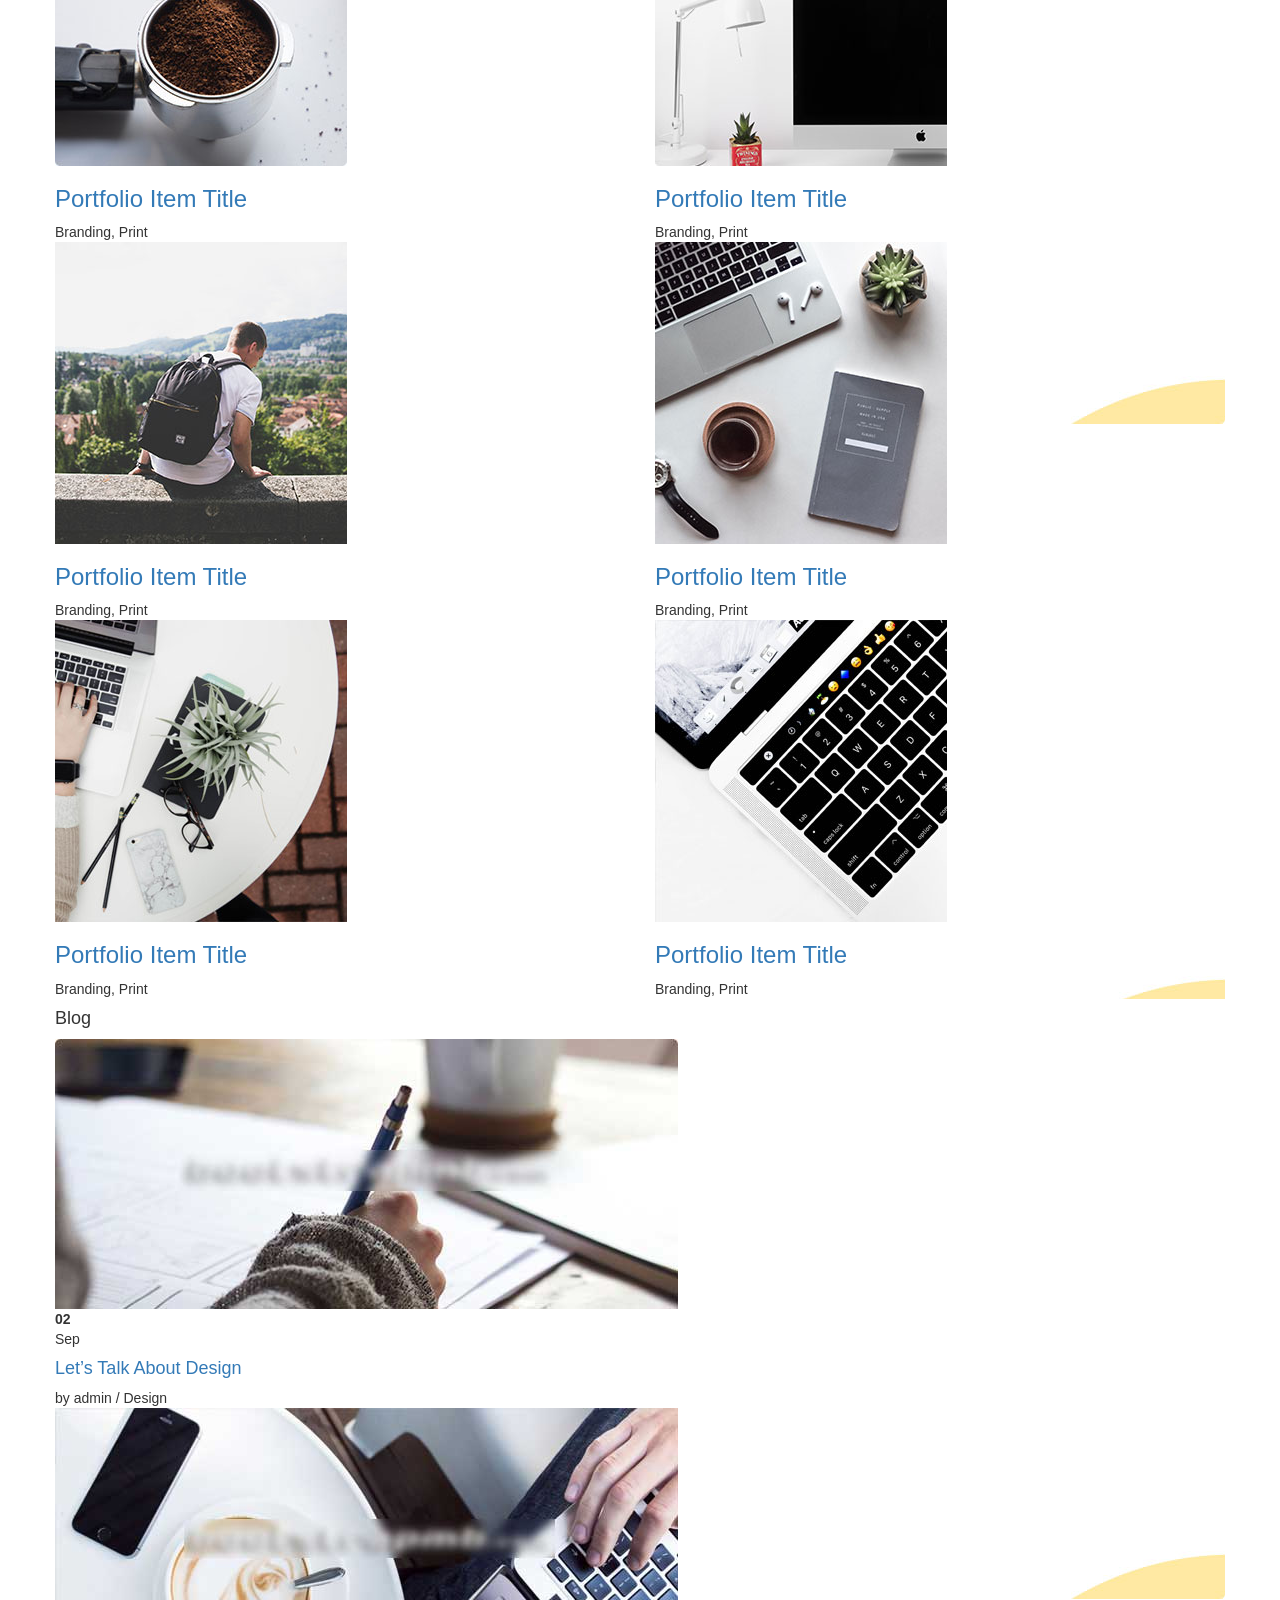
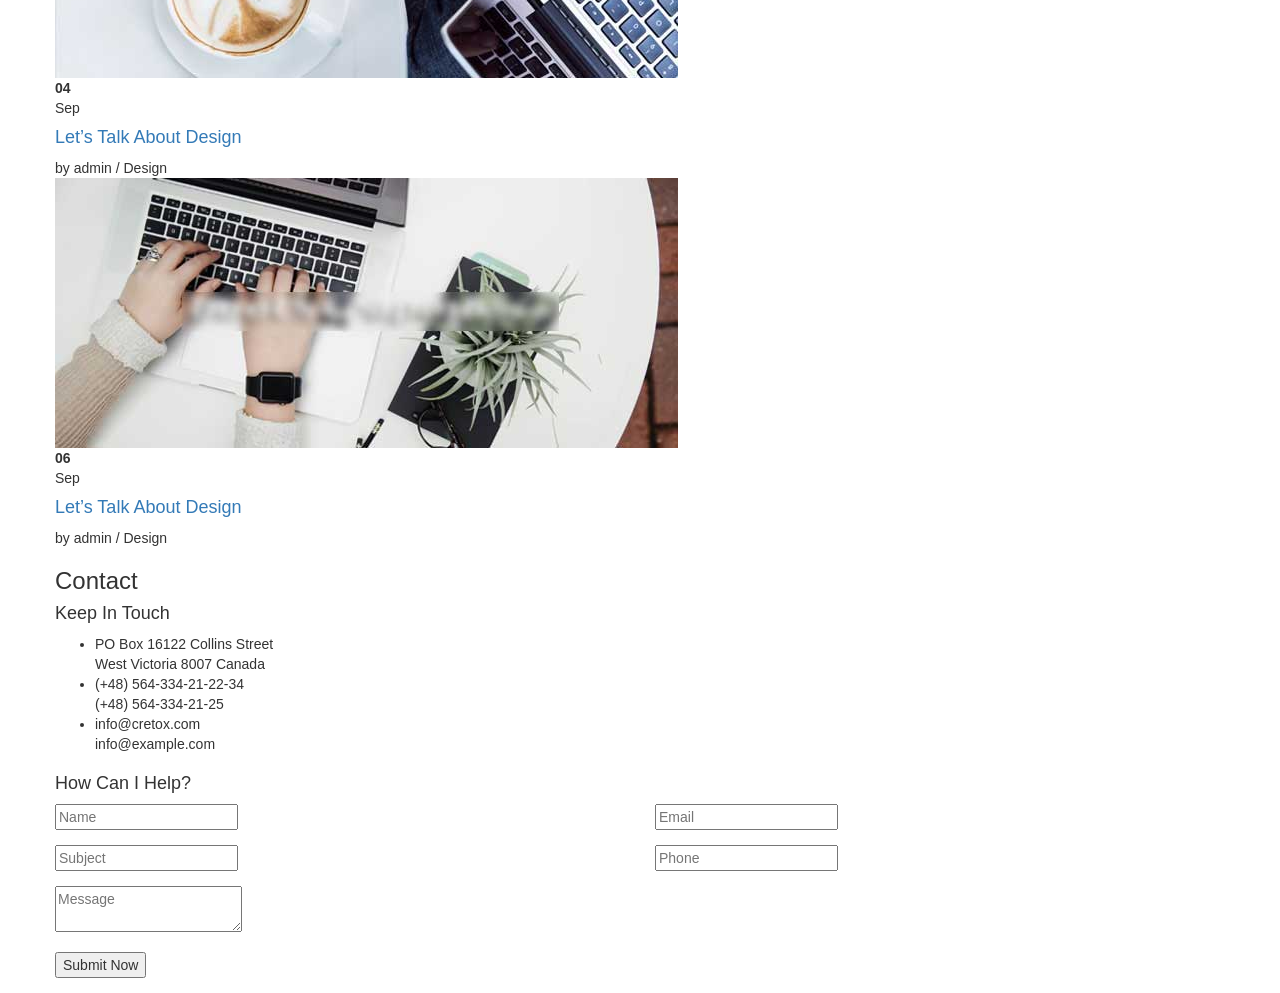
==== commit f20b07b9: "Add files via upload" ====
--- a/index.html
+++ b/index.html
@@ -2,7 +2,7 @@
 <html lang="en">
 <head>
 <meta charset="utf-8">
-<title>Mahira | VCard | CV HTML Template</title>
+<title>Zhixiang Cao Homepage</title>
 <!-- Stylesheets -->
 <link href="css/bootstrap.css" rel="stylesheet">
 <link href="css/style.css" rel="stylesheet">
@@ -73,24 +73,24 @@
             <div class="container" data-animation-in="fadeInLeft" data-animation-out="fadeOutLeft">
                 <div class="card-wrapper">
                     <div class="author-info" style="background-image:url(images/background/3.jpg)">
-                        <div class="image"><img src="images/resource/user.png" alt=""></div>
+                        <div class="image"><img src="images/resource/user.jpg" alt=""></div>
                         <div class="author">
-                            <h3>Mahira Rashid</h3>
+                            <h3>Zhixiang Cao</h3>
                             <div class="designation">
-                                Hi i’m
+                                Hi i’m 
                                 <div class="typing-title">
-                                    <p>a <strong>web developer.</strong></p>
-                                    <p>a <strong>web Designer.</strong></p>
-                                    <p>a <strong>photographer.</strong></p>
+                                    <p>a <strong>Zhixiang Cao.</strong></p>
+                                    <p>a <strong>Joker.</strong></p>
+                                    <p>a <strong>Diligent person.</strong></p>
                                 </div>
                                 <span class="typed-title"></span>
                             </div>
                         </div>
                         <div class="link-btn">
-                            <a href="http://www.17sucai.com/" class="theme-btn btn-style-one">Download CV</a>
+                            <a href="images/简历.pdf" class="theme-btn btn-style-one">Download CV</a>
                         </div>
                         <ul class="social-icon-two">
-                            <li><a href="#"><span class="fa fa-facebook"></span></a></li>
+                            <li><a href="https://github.com/CZXIANGOvO"><span class="fa fa-facebook"></span></a></li>
                             <li><a href="#"><span class="fa fa-twitter"></span></a></li>
                             <li><a href="#"><span class="fa fa-google-plus"></span></a></li>
                             <li><a href="#"><span class="fa fa-pinterest"></span></a></li>
@@ -113,26 +113,26 @@
                         <div class="card-home card-item active" id="home" style="background-image:url(images/background/1.jpg)">
 
                             <div class="card-inner wow fadeInUp" data-wow-duration="2s">
-                                <div class="image"><img src="images/resource/user.png" alt=""></div>
+                                <div class="image"><img src="images/resource/user.jpg" alt=""></div>
                                 <div class="author">
-                                    <h3>Mahira Rashid</h3>
+                                    <h3>Zhixiang Cao</h3>
                                     <div class="designation">
                                         Hi i’m
                                         <div class="typing-title">
-                                            <p>a <strong>web developer.</strong></p>
-                                            <p>a <strong>web Designer.</strong></p>
-                                            <p>a <strong>photographer.</strong></p>
+                                            <p>a <strong>Zhixiang Cao.</strong></p>
+                                            <p>a <strong>Joker.</strong></p>
+                                            <p>a <strong>Diligent person.</strong></p>
                                         </div>
                                         <span class="typed-title"></span>
                                     </div>
                                 </div>
-                                <div class="text">Dolor sit amet consectetur elit sed do eiusmod tempor incididunt labore dolore mega aliqua enim minim veniam.</div>
+                                <div class="text">I am a member of the Presidium of the Student Union of the college, with an honest and steady personality. I have participated in various competitions multiple times and won 7 national and 7 provincial awards. </div>
                                 <div class="link-btn">
-                                    <a href="#" class="theme-btn btn-style-one">Download CV</a>
+                                    <a href="images/简历.pdf" class="theme-btn btn-style-one">Download CV</a>
                                     <a href="#" class="theme-btn btn-style-two">Hire Me</a>
                                 </div>
                                 <ul class="social-icon-two">
-                                    <li><a href="#"><span class="fa fa-facebook"></span></a></li>
+                                    <li><a href="https://github.com/CZXIANGOvO"><span class="fa fa-facebook"></span></a></li>
                                     <li><a href="#"><span class="fa fa-twitter"></span></a></li>
                                     <li><a href="#"><span class="fa fa-google-plus"></span></a></li>
                                     <li><a href="#"><span class="fa fa-pinterest"></span></a></li>
@@ -147,20 +147,21 @@
                         <div class="card-about card-item" id="about" style="background-image:url(images/background/2.jpg)">
                             <div class="card-inner">
                                 <h4 class="title">About Me</h4>
-                                <div class="text">Dolor sit amet consectetur elit sed do eiusmod tempor incididunt labore dolore mega aliqua enim ad minim veniam quis nostrud exercitation ullamco laboris nisi ut aliquip commodo reprehenderit.</div>
+                                <div class="text">I am a member of the Presidium of the Student Union of the college, with an honest and steady personality. I have participated in various competitions multiple times and won 7 national and 7 provincial awards. At the same time, I have also participated in two scientific research projects.</div>
                                 <div class="info-list">
                                     <div class="row">
                                         <div class="col-md-6">
                                             <ul class="list-style-one">
-                                                <li><strong>Name:</strong>  Mahira Rashid</li>
-                                                <li><strong>Phone:</strong>  254 - 2563 - 2154</li>
-                                                <li><strong>Address:</strong>  San francisco, USA</li>
+                                                <li><strong>Name:</strong>  Zhixiang Cao</li>
+                                                <li><strong>Phone:</strong>  (+86)19952115819</li>
+                                                <li><strong>Address:</strong>  Nantong University,China</li>
                                             </ul>
                                         </div>
                                         <div class="col-md-6">
                                             <ul class="list-style-one">
-                                                <li><strong>Email:</strong>  mahirarashid@gmail.com</li>
-                                                <li><strong>Freelance:</strong>  Available</li>
+                                                <li><strong>Age:</strong>  21</li>
+                                                <li><strong>Email:</strong>  zxcao@stmail.ntu.edu.cn</li>
+                                                <li><strong>Education:</strong>  Bachelor's degree</li>
                                             </ul>
                                         </div>
                                     </div>
@@ -171,10 +172,10 @@
                                     <div class="skill-block col-md-3 col-sm-4 col-xs-6">
                                         <div class="inner-box">
                                             <div class="graph-outer">
-                                                <input type="text" class="dial" data-fgColor="#9147ff" data-bgColor="#f5f5f5" data-width="90" data-height="90" data-linecap="normal"  value="75">
-                                                <div class="inner-text count-box"><span class="count-text" data-stop="75" data-speed="2000"></span>%</div>
-                                            </div>
-                                            <h3>Design</h3>
+                                                <input type="text" class="dial" data-fgColor="#9147ff" data-bgColor="#f5f5f5" data-width="90" data-height="90" data-linecap="normal"  value="85">
+                                                <div class="inner-text count-box"><span class="count-text" data-stop="85" data-speed="2000"></span>%</div>
+                                            </div>
+                                            <h3>Python</h3>
                                         </div>
                                     </div>
 
@@ -185,7 +186,7 @@
                                                 <input type="text" class="dial" data-fgColor="#ff5e7e" data-bgColor="#f5f5f5" data-width="90" data-height="90" data-linecap="normal"  value="75">
                                                 <div class="inner-text count-box"><span class="count-text" data-stop="75" data-speed="2000"></span>%</div>
                                             </div>
-                                            <h3>HTML</h3>
+                                            <h3>C++</h3>
                                         </div>
                                     </div>
 
@@ -193,10 +194,10 @@
                                     <div class="skill-block col-md-3 col-sm-4 col-xs-6">
                                         <div class="inner-box">
                                             <div class="graph-outer">
-                                                <input type="text" class="dial" data-fgColor="#ffc713" data-bgColor="#f5f5f5" data-width="90" data-height="90" data-linecap="normal"  value="75">
-                                                <div class="inner-text count-box"><span class="count-text" data-stop="75" data-speed="2000"></span>%</div>
-                                            </div>
-                                            <h3>WordPress </h3>
+                                                <input type="text" class="dial" data-fgColor="#ffc713" data-bgColor="#f5f5f5" data-width="90" data-height="90" data-linecap="normal"  value="95">
+                                                <div class="inner-text count-box"><span class="count-text" data-stop="95" data-speed="2000"></span>%</div>
+                                            </div>
+                                            <h3>Solidworks </h3>
                                         </div>
                                     </div>
 
@@ -204,10 +205,10 @@
                                     <div class="skill-block col-md-3 col-sm-4 col-xs-6">
                                         <div class="inner-box">
                                             <div class="graph-outer">
-                                                <input type="text" class="dial" data-fgColor="#51dbc3" data-bgColor="#f5f5f5" data-width="90" data-height="90" data-linecap="normal"  value="75">
-                                                <div class="inner-text count-box"><span class="count-text" data-stop="75" data-speed="2000"></span>%</div>
-                                            </div>
-                                            <h3>PHP </h3>
+                                                <input type="text" class="dial" data-fgColor="#51dbc3" data-bgColor="#f5f5f5" data-width="90" data-height="90" data-linecap="normal"  value="85">
+                                                <div class="inner-text count-box"><span class="count-text" data-stop="85" data-speed="2000"></span>%</div>
+                                            </div>
+                                            <h3>AutoCad </h3>
                                         </div>
                                     </div>
                                 </div>
@@ -224,34 +225,36 @@
                                     <!--Column-->
                                     <div class="timeline-column col-md-6 col-sm-12 col-xs-12">
                                         <div class="inner">
-                                            <div class="col-header"><div class="icon-box"><div class="icon-inner"><div class="icon"><span class="flaticon-book"></span></div></div></div> <h2>Employment</h2></div>
+                                            <div class="col-header"><div class="icon-box"><div class="icon-inner"><div class="icon"><span class="flaticon-book"></span></div></div></div> <h2>Education</h2></div>
                                             
                                             <!--Timeline Block-->
                                             <div class="timeline-block">
                                                 <div class="inner-box">
-                                                    <h4>Web Design</h4>
-                                                    <div class="date"><span>1998-2000</span> / University of stuties</div>
-                                                    <div class="text">Exceptur sint occaecat cupidatat non proident sunt culpa. </div>
+                                                    <h4>Nantong University</h4>
+                                                    <div class="date"><span>2021.09-Present</span></div>
+                                                    <div class="date"><span>Undergraduate course<span></div>
+                                                    <div class="text">Comprehensive ranking: 2/59</div>
                                                 </div>
                                             </div>
 
                                             <!--Timeline Block-->
                                             <div class="timeline-block">
                                                 <div class="inner-box">
-                                                    <h4>Web Development</h4>
-                                                    <div class="date"><span>1998-2000</span> / University of stuties</div>
-                                                    <div class="text">Exceptur sint occaecat cupidatat non proident sunt culpa. </div>
+                                                    <h4>University of Macau</h4>
+                                                    <div class="date"><span>2022.01</span></div>
+                                                    <div class="date"><span>Visiting scholar</span></div>
+                                                    <div class="text">Visiting Topic: Artificial Intelligence and Big Data </div>
                                                 </div>
                                             </div>
 
                                             <!--Timeline Block-->
-                                            <div class="timeline-block">
+                                            <!-- <div class="timeline-block">
                                                 <div class="inner-box">
                                                     <h4>Specialization Course</h4>
                                                     <div class="date"><span>1998-2000</span> / University of stuties</div>
                                                     <div class="text">Exceptur sint occaecat cupidatat non proident sunt culpa. </div>
                                                 </div>
-                                            </div>
+                                            </div> -->
                                             
                                         </div>
                                     </div>
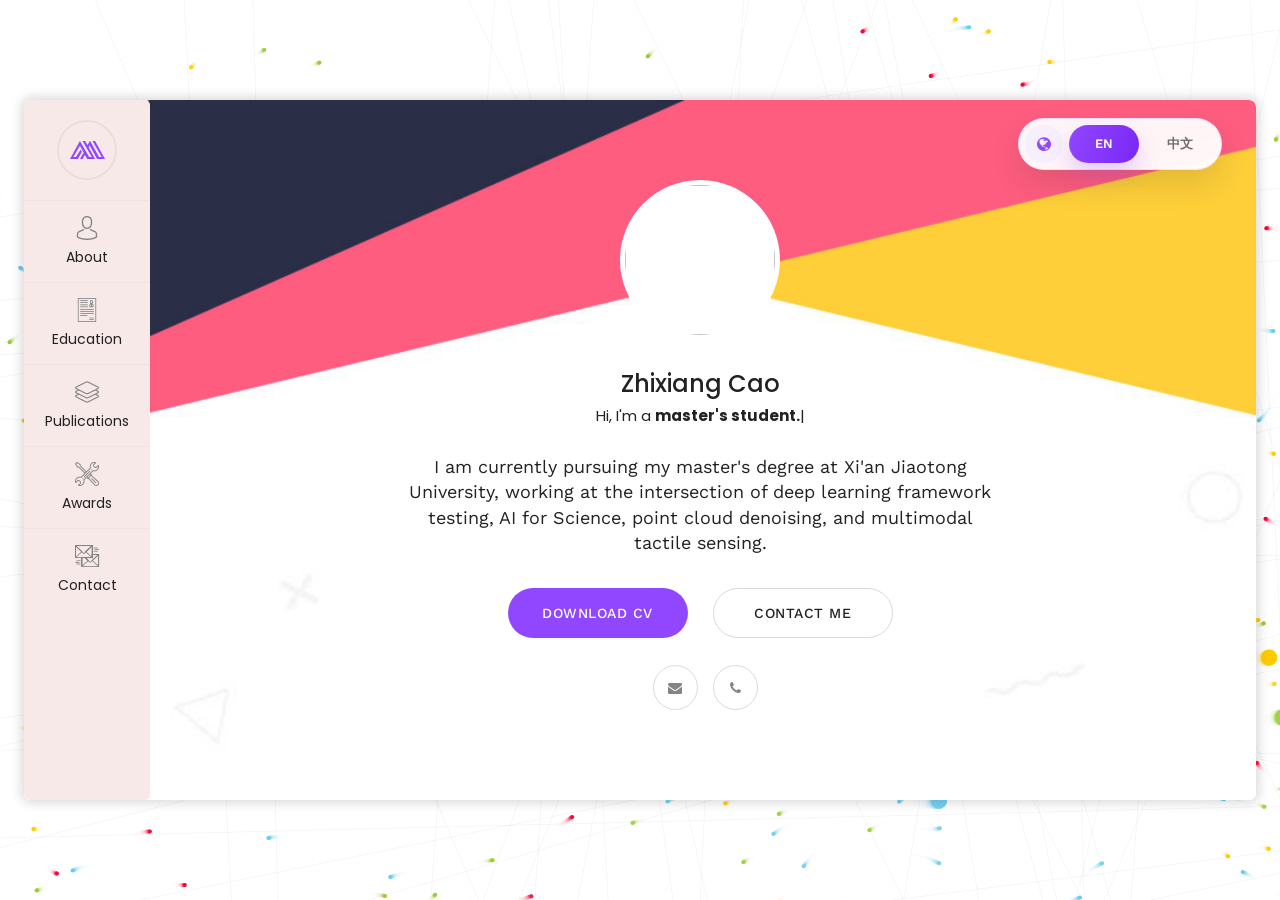
==== commit 46bcbb75: "Update personal homepage" ====
--- a/index.html
+++ b/index.html
@@ -2,7 +2,7 @@
 <html lang="en">
 <head>
 <meta charset="utf-8">
-<title>Zhixiang Cao Homepage</title>
+<title>Zhixiang Cao | Homepage</title>
 <!-- Stylesheets -->
 <link href="css/bootstrap.css" rel="stylesheet">
 <link href="css/style.css" rel="stylesheet">
@@ -18,9 +18,9 @@
 <!--[if lt IE 9]><script src="js/respond.js"></script><![endif]-->
 </head>
 
-<body>
-
-<div class="page-wrapper default-version">
+<body>
+
+<div class="page-wrapper default-version">
  	
     <!-- Preloader -->
     <div class="preloader"></div>
@@ -53,11 +53,10 @@
                             
                             <li class="current"><a href="#home">Home</a></li>
                             <li><a href="#about">About</a></li>
-                            <li><a href="#resume">Resume</a></li>
-                            <li><a href="#services">Services</a></li>
-                            <li><a href="#work">Works</a></li>
-                            <li><a href="#blog">Blog</a></li>
-                            <li><a href="#contact">Contact</a></li>
+                            <li><a href="#resume">Education</a></li>
+                            <li><a href="#services">Publications</a></li>
+                            <li><a href="#awards">Awards</a></li>
+                            <li><a href="#contact">Contact</a></li>
 
                          </ul>
                     </div>
@@ -70,42 +69,44 @@
  	
     <div class="card-outer">
         <div class="scroll-box">
-            <div class="container" data-animation-in="fadeInLeft" data-animation-out="fadeOutLeft">
-                <div class="card-wrapper">
-                    <div class="author-info" style="background-image:url(images/background/3.jpg)">
+            <div class="container" data-animation-in="fadeInLeft" data-animation-out="fadeOutLeft">
+                <div class="card-wrapper">
+                    <div class="lang-switcher">
+                        <span class="lang-icon"><i class="fa fa-globe"></i></span>
+                        <a href="index.html" class="lang-btn active">EN</a>
+                        <a href="index-cn.html" class="lang-btn">中文</a>
+                    </div>
+                    <div class="author-info" style="background-image:url(images/background/3.jpg)">
                         <div class="image"><img src="images/resource/user.jpg" alt=""></div>
                         <div class="author">
                             <h3>Zhixiang Cao</h3>
                             <div class="designation">
-                                Hi i’m 
-                                <div class="typing-title">
-                                    <p>a <strong>Zhixiang Cao.</strong></p>
-                                    <p>a <strong>Joker.</strong></p>
-                                    <p>a <strong>Diligent person.</strong></p>
-                                </div>
-                                <span class="typed-title"></span>
-                            </div>
-                        </div>
-                        <div class="link-btn">
-                            <a href="images/简历.pdf" class="theme-btn btn-style-one">Download CV</a>
-                        </div>
-                        <ul class="social-icon-two">
-                            <li><a href="https://github.com/CZXIANGOvO"><span class="fa fa-facebook"></span></a></li>
-                            <li><a href="#"><span class="fa fa-twitter"></span></a></li>
-                            <li><a href="#"><span class="fa fa-google-plus"></span></a></li>
-                            <li><a href="#"><span class="fa fa-pinterest"></span></a></li>
-                        </ul>
-                    </div>
+                                Hi, I'm
+                                <div class="typing-title">
+                                    <p>a <strong>master's student.</strong></p>
+                                    <p>a <strong>researcher in AI testing.</strong></p>
+                                    <p>a <strong>builder of embodied perception systems.</strong></p>
+                                </div>
+                                <span class="typed-title"></span>
+                            </div>
+                        </div>
+                        <div class="link-btn">
+                            <a href="images/简历.pdf" class="theme-btn btn-style-one">Download CV</a>
+                        </div>
+                        <ul class="social-icon-two">
+                            <li><a href="mailto:zxcao@stu.xjtu.edu.cn"><span class="fa fa-envelope"></span></a></li>
+                            <li><a href="tel:+8619952115819"><span class="fa fa-phone"></span></a></li>
+                        </ul>
+                    </div>
                     <div class="card-inner-box">
                         <header class="header wow fadeInLeft" data-wow-duration="1.5s">
                             <ul class="main-menu">
                                 <li class="active home"><a class="logo" href="#home"><img src="images/logo.png" alt=""></a></li>
                                 <li><a href="#about"><i class="flaticon-social"></i>About</a></li>
-                                <li><a href="#resume"><i class="flaticon-curriculum"></i>Resume</a></li>
-                                <li><a href="#services"><i class="flaticon-layers-1"></i>Services</a></li>
-                                <li><a href="#work"><i class="flaticon-tools"></i>Works</a></li>
-                                <li><a href="#blog"><i class="flaticon-blog"></i>Blog</a></li>
-                                <li><a href="#contact"><i class="flaticon-send-mail"></i>Contact</a></li>
+                                <li><a href="#resume"><i class="flaticon-curriculum"></i>Education</a></li>
+                                <li><a href="#services"><i class="flaticon-layers-1"></i>Publications</a></li>
+                                <li><a href="#awards"><i class="flaticon-tools"></i>Awards</a></li>
+                                <li><a href="#contact"><i class="flaticon-send-mail"></i>Contact</a></li>
                             </ul>
                         </header>
 
@@ -117,28 +118,25 @@
                                 <div class="author">
                                     <h3>Zhixiang Cao</h3>
                                     <div class="designation">
-                                        Hi i’m
-                                        <div class="typing-title">
-                                            <p>a <strong>Zhixiang Cao.</strong></p>
-                                            <p>a <strong>Joker.</strong></p>
-                                            <p>a <strong>Diligent person.</strong></p>
-                                        </div>
-                                        <span class="typed-title"></span>
-                                    </div>
-                                </div>
-                                <div class="text">I am a member of the Presidium of the Student Union of the college, with an honest and steady personality. I have participated in various competitions multiple times and won 7 national and 7 provincial awards. </div>
-                                <div class="link-btn">
-                                    <a href="images/简历.pdf" class="theme-btn btn-style-one">Download CV</a>
-                                    <a href="#" class="theme-btn btn-style-two">Hire Me</a>
-                                </div>
-                                <ul class="social-icon-two">
-                                    <li><a href="https://github.com/CZXIANGOvO"><span class="fa fa-facebook"></span></a></li>
-                                    <li><a href="#"><span class="fa fa-twitter"></span></a></li>
-                                    <li><a href="#"><span class="fa fa-google-plus"></span></a></li>
-                                    <li><a href="#"><span class="fa fa-pinterest"></span></a></li>
-                                    <li><a href="#"><span class="fa fa-dribbble"></span></a></li>
-                                </ul>
-                            </div>
+                                        Hi, I'm
+                                        <div class="typing-title">
+                                            <p>a <strong>master's student.</strong></p>
+                                            <p>a <strong>researcher in AI testing.</strong></p>
+                                            <p>a <strong>builder of embodied perception systems.</strong></p>
+                                        </div>
+                                        <span class="typed-title"></span>
+                                    </div>
+                                </div>
+                                <div class="text">I am currently pursuing my master's degree at Xi'an Jiaotong University, working at the intersection of deep learning framework testing, AI for Science, point cloud denoising, and multimodal tactile sensing.</div>
+                                <div class="link-btn">
+                                    <a href="images/简历.pdf" class="theme-btn btn-style-one">Download CV</a>
+                                    <a href="#contact" class="theme-btn btn-style-two">Contact Me</a>
+                                </div>
+                                <ul class="social-icon-two">
+                                    <li><a href="mailto:zxcao@stu.xjtu.edu.cn"><span class="fa fa-envelope"></span></a></li>
+                                    <li><a href="tel:+8619952115819"><span class="fa fa-phone"></span></a></li>
+                                </ul>
+                            </div>
                             
                         </div>
                         <!-- end item -->
@@ -147,437 +145,255 @@
                         <div class="card-about card-item" id="about" style="background-image:url(images/background/2.jpg)">
                             <div class="card-inner">
                                 <h4 class="title">About Me</h4>
-                                <div class="text">I am a member of the Presidium of the Student Union of the college, with an honest and steady personality. I have participated in various competitions multiple times and won 7 national and 7 provincial awards. At the same time, I have also participated in two scientific research projects.</div>
-                                <div class="info-list">
-                                    <div class="row">
-                                        <div class="col-md-6">
-                                            <ul class="list-style-one">
-                                                <li><strong>Name:</strong>  Zhixiang Cao</li>
-                                                <li><strong>Phone:</strong>  (+86)19952115819</li>
-                                                <li><strong>Address:</strong>  Nantong University,China</li>
-                                            </ul>
-                                        </div>
-                                        <div class="col-md-6">
-                                            <ul class="list-style-one">
-                                                <li><strong>Age:</strong>  21</li>
-                                                <li><strong>Email:</strong>  zxcao@stmail.ntu.edu.cn</li>
-                                                <li><strong>Education:</strong>  Bachelor's degree</li>
-                                            </ul>
-                                        </div>
-                                    </div>
-                                </div>                                    
-                                <h4 class="title">Skills</h4>
-                                <div class="row">
-                                    <!-- About Block -->
-                                    <div class="skill-block col-md-3 col-sm-4 col-xs-6">
-                                        <div class="inner-box">
-                                            <div class="graph-outer">
-                                                <input type="text" class="dial" data-fgColor="#9147ff" data-bgColor="#f5f5f5" data-width="90" data-height="90" data-linecap="normal"  value="85">
-                                                <div class="inner-text count-box"><span class="count-text" data-stop="85" data-speed="2000"></span>%</div>
-                                            </div>
-                                            <h3>Python</h3>
-                                        </div>
-                                    </div>
-
-                                    <!-- About Block -->
-                                    <div class="skill-block col-md-3 col-sm-4 col-xs-6">
-                                        <div class="inner-box">
-                                            <div class="graph-outer">
-                                                <input type="text" class="dial" data-fgColor="#ff5e7e" data-bgColor="#f5f5f5" data-width="90" data-height="90" data-linecap="normal"  value="75">
-                                                <div class="inner-text count-box"><span class="count-text" data-stop="75" data-speed="2000"></span>%</div>
-                                            </div>
-                                            <h3>C++</h3>
-                                        </div>
-                                    </div>
-
-                                    <!-- About Block -->
-                                    <div class="skill-block col-md-3 col-sm-4 col-xs-6">
-                                        <div class="inner-box">
-                                            <div class="graph-outer">
-                                                <input type="text" class="dial" data-fgColor="#ffc713" data-bgColor="#f5f5f5" data-width="90" data-height="90" data-linecap="normal"  value="95">
-                                                <div class="inner-text count-box"><span class="count-text" data-stop="95" data-speed="2000"></span>%</div>
-                                            </div>
-                                            <h3>Solidworks </h3>
-                                        </div>
-                                    </div>
-
-                                    <!-- About Block -->
-                                    <div class="skill-block col-md-3 col-sm-4 col-xs-6">
-                                        <div class="inner-box">
-                                            <div class="graph-outer">
-                                                <input type="text" class="dial" data-fgColor="#51dbc3" data-bgColor="#f5f5f5" data-width="90" data-height="90" data-linecap="normal"  value="85">
-                                                <div class="inner-text count-box"><span class="count-text" data-stop="85" data-speed="2000"></span>%</div>
-                                            </div>
-                                            <h3>AutoCad </h3>
-                                        </div>
-                                    </div>
-                                </div>
-                                        
-                            </div>
-                        </div>
+                                <div class="text">I completed my B.Eng. in Computer Science and Technology at Nantong University and am now pursuing my master's degree in Electronic Information at Xi'an Jiaotong University. My recent work focuses on software testing for deep learning systems, AI for Science model evaluation, adverse-weather point cloud denoising, and multimodal tactile perception.</div>
+                                <div class="info-list">
+                                    <div class="row">
+                                        <div class="col-md-6">
+                                            <ul class="list-style-one">
+                                                <li><strong>Name:</strong>  Zhixiang Cao</li>
+                                                <li><strong>Phone:</strong>  (+86) 19952115819</li>
+                                                <li><strong>Email:</strong>  zxcao@stu.xjtu.edu.cn</li>
+                                            </ul>
+                                        </div>
+                                        <div class="col-md-6">
+                                            <ul class="list-style-one">
+                                                <li><strong>Current Program:</strong>  M.S. in Electronic Information</li>
+                                                <li><strong>Affiliation:</strong>  Xi'an Jiaotong University</li>
+                                                <li><strong>Hometown:</strong>  Xuzhou, Jiangsu, China</li>
+                                            </ul>
+                                        </div>
+                                    </div>
+                                </div>                                    
+                            </div>
+                        </div>
                         <!-- end item -->
 
-                        <!-- card item -->
-                        <div class="card-resume card-item" id="resume" style="background-image:url(images/background/2.jpg)">
-                            <div class="card-inner">
-                                <h4 class="title">Resume</h4>
-                                <div class="row clearfix">
-                                    <!--Column-->
-                                    <div class="timeline-column col-md-6 col-sm-12 col-xs-12">
-                                        <div class="inner">
-                                            <div class="col-header"><div class="icon-box"><div class="icon-inner"><div class="icon"><span class="flaticon-book"></span></div></div></div> <h2>Education</h2></div>
-                                            
-                                            <!--Timeline Block-->
-                                            <div class="timeline-block">
-                                                <div class="inner-box">
-                                                    <h4>Nantong University</h4>
-                                                    <div class="date"><span>2021.09-Present</span></div>
-                                                    <div class="date"><span>Undergraduate course<span></div>
-                                                    <div class="text">Comprehensive ranking: 2/59</div>
-                                                </div>
-                                            </div>
-
-                                            <!--Timeline Block-->
-                                            <div class="timeline-block">
-                                                <div class="inner-box">
-                                                    <h4>University of Macau</h4>
-                                                    <div class="date"><span>2022.01</span></div>
-                                                    <div class="date"><span>Visiting scholar</span></div>
-                                                    <div class="text">Visiting Topic: Artificial Intelligence and Big Data </div>
-                                                </div>
-                                            </div>
-
-                                            <!--Timeline Block-->
-                                            <!-- <div class="timeline-block">
-                                                <div class="inner-box">
-                                                    <h4>Specialization Course</h4>
-                                                    <div class="date"><span>1998-2000</span> / University of stuties</div>
-                                                    <div class="text">Exceptur sint occaecat cupidatat non proident sunt culpa. </div>
-                                                </div>
-                                            </div> -->
-                                            
-                                        </div>
-                                    </div>
-                                    
-                                    <!--Column-->
-                                    <div class="timeline-column col-md-6 col-sm-12 col-xs-12">
-                                        <div class="inner">
-                                            <div class="col-header"><div class="icon-box"><div class="icon-inner"><div class="icon"><span class="flaticon-case"></span></div></div></div> <h2>Experience</h2></div>
-                                            
-                                            <!--Timeline Block-->
-                                            <div class="timeline-block">
-                                                <div class="inner-box">
-                                                    <h4>Lead UI/UX Designer</h4>
-                                                    <div class="date"><span>2015-Present</span>  / Google inc.</div>
-                                                    <div class="text">Exceptur sint occaecat cupidatat non proident sunt culpa. </div>
-                                                </div>
-                                            </div>
-
-                                            <div class="timeline-block">
-                                                <div class="inner-box">
-                                                    <h4>Senior UI/UX Designer</h4>
-                                                    <div class="date"><span>2012-2014 </span> / Facebook inc.</div>
-                                                    <div class="text">Exceptur sint occaecat cupidatat non proident sunt culpa. </div>
-                                                </div>
-                                            </div>
-
-                                            <div class="timeline-block">
-                                                <div class="inner-box">
-                                                    <h4>Junior UI/UX Designer</h4>
-                                                    <div class="date"><span>2006-2011 </span>  / airbnb inc.</div>
-                                                    <div class="text">Exceptur sint occaecat cupidatat non proident sunt culpa. </div>
-                                                </div>
-                                            </div>
-
-                                        </div>
-                                    </div>
-                                    
+                        <!-- card item -->
+                        <div class="card-resume card-item" id="resume" style="background-image:url(images/background/2.jpg)">
+                            <div class="card-inner">
+                                <h4 class="title">Education</h4>
+                                <div class="row clearfix">
+                                    <div class="timeline-column col-md-12 col-sm-12 col-xs-12">
+                                        <div class="inner">
+                                            <div class="col-header"><div class="icon-box"><div class="icon-inner"><div class="icon"><span class="flaticon-book"></span></div></div></div> <h2>Education</h2></div>
+                                            
+                                            <div class="timeline-block">
+                                                <div class="inner-box">
+                                                    <h4>Xi'an Jiaotong University</h4>
+                                                    <div class="date"><span>2025.09 - Present</span></div>
+                                                    <div class="date"><span>M.S. in Electronic Information</span></div>
+                                                    <div class="text">School of Electronic Science and Engineering.</div>
+                                                </div>
+                                            </div>
+
+                                            <div class="timeline-block">
+                                                <div class="inner-box">
+                                                    <h4>Nantong University</h4>
+                                                    <div class="date"><span>2021.09 - 2025.06</span></div>
+                                                    <div class="date"><span>B.Eng. in Computer Science and Technology</span></div>
+                                                    <div class="text">Zhang Jian Honors College (Engineering Experimental Class), rank 1/16.</div>
+                                                </div>
+                                            </div>
+
+                                            <div class="timeline-block">
+                                                <div class="inner-box">
+                                                    <h4>University of Macau</h4>
+                                                    <div class="date"><span>2022.01</span></div>
+                                                    <div class="date"><span>Visiting Program</span></div>
+                                                    <div class="text">Short-term study on artificial intelligence and big data.</div>
+                                                </div>
+                                            </div>
+
+                                            <div class="timeline-block">
+                                                <div class="inner-box">
+                                                    <h4>Leadership & Honors</h4>
+                                                    <div class="date"><span>During undergraduate study</span></div>
+                                                    <div class="text">Vice Chair of the Student Union at Zhang Jian Honors College; recognized as an Outstanding Student Cadre of Nantong.</div>
+                                                </div>
+                                            </div>
+                                        </div>
+                                    </div>
+                                    
                                 </div>
                             </div>
                         </div>
                         <!-- end item -->
-                        <!-- card item -->
-                        <div class="card-services card-item" id="services" style="background-image:url(images/background/2.jpg)">
-                            <div class="card-inner">
-                                <h4 class="title">Services</h4>
-                                <div class="row">
-                                    <div class="services-block col-md-6">
-                                        <div class="inner-box">
-                                            <div class="icon-box"><span class="icon flaticon-pen-tool"></span></div>
-                                            <h4><a href="blog-single.html">UI/UX Design</a></h4>
-                                            <div class="text">Lorem ipsum dolor amet constur adipisicing elit </div>
-                                        </div> 
-                                    </div>
-                                    <div class="services-block col-md-6">
-                                        <div class="inner-box">
-                                            <div class="icon-box"><span class="icon flaticon-folder"></span></div>
-                                            <h4><a href="blog-single.html">Web Design</a></h4>
-                                            <div class="text">Lorem ipsum dolor amet constur adipisicing elit </div>
-                                        </div> 
-                                    </div>
-                                    <div class="services-block col-md-6">
-                                        <div class="inner-box">
-                                            <div class="icon-box"><span class="icon flaticon-computer"></span></div>
-                                            <h4><a href="blog-single.html">Branding</a></h4>
-                                            <div class="text">Lorem ipsum dolor amet constur adipisicing elit </div>
-                                        </div> 
-                                    </div>
-                                    <div class="services-block col-md-6">
-                                        <div class="inner-box">
-                                            <div class="icon-box"><span class="icon flaticon-layers-1"></span></div>
-                                            <h4><a href="blog-single.html">Logo Design</a></h4>
-                                            <div class="text">Lorem ipsum dolor amet constur adipisicing elit </div>
-                                        </div> 
-                                    </div>
-                                    <div class="services-block col-md-6">
-                                        <div class="inner-box">
-                                            <div class="icon-box"><span class="icon flaticon-web-design"></span></div>
-                                            <h4><a href="blog-single.html">Apps Design</a></h4>
-                                            <div class="text">Lorem ipsum dolor amet constur adipisicing elit </div>
-                                        </div> 
-                                    </div>
-                                    <div class="services-block col-md-6">
-                                        <div class="inner-box">
-                                            <div class="icon-box"><span class="icon flaticon-photo-camera"></span></div>
-                                            <h4><a href="blog-single.html">Photography</a></h4>
-                                            <div class="text">Lorem ipsum dolor amet constur adipisicing elit </div>
-                                        </div> 
-                                    </div>
-                                </div>
-                            </div>
-                        </div>
-                        <!-- end item -->
-                        <!-- card item -->
-                        <div class="card-projects card-item" id="work" style="background-image:url(images/background/2.jpg)">
-                            <div class="card-inner">
-                                <h4 class="title">Works</h4>
-                                <div class="row">
-                                    <div class="projects-block col-md-6">
-                                        <div class="inner-box">
-                                            <figure class="image">
-                                                <img src="images/gallery/1.jpg" alt="image">
-                                                <div class="overlay">
-                                                    <a class="lightbox-image option-btn" title="Image Caption Here" data-fancybox-group="example-gallery" href="images/gallery/1.jpg">
-                                                        <i class="fa fa-search"></i>
-                                                    </a>                                
-                                                </div>
-                                            </figure>
-                                            <div class="caption-title">
-                                                <h3><a href="#">Portfolio Item Title</a></h3>
-                                                <span>Branding, Print</span>
-                                            </div>
-                                        </div>
-                                    </div>
-                                    <div class="projects-block col-md-6">
-                                        <div class="inner-box">
-                                            <figure class="image">
-                                                <img src="images/gallery/2.jpg" alt="image">
-                                                <div class="overlay">
-                                                    <a class="lightbox-image option-btn" title="Image Caption Here" data-fancybox-group="example-gallery" href="images/gallery/2.jpg">
-                                                        <i class="fa fa-search"></i>
-                                                    </a>                                
-                                                </div>
-                                            </figure>
-                                            <div class="caption-title">
-                                                <h3><a href="#">Portfolio Item Title</a></h3>
-                                                <span>Branding, Print</span>
-                                            </div>
-                                        </div>
-                                    </div>
-                                    <div class="projects-block col-md-6">
-                                        <div class="inner-box">
-                                            <figure class="image">
-                                                <img src="images/gallery/3.jpg" alt="image">
-                                                <div class="overlay">
-                                                    <a class="lightbox-image option-btn" title="Image Caption Here" data-fancybox-group="example-gallery" href="images/gallery/3.jpg">
-                                                        <i class="fa fa-search"></i>
-                                                    </a>                                
-                                                </div>
-                                            </figure>
-                                            <div class="caption-title">
-                                                <h3><a href="#">Portfolio Item Title</a></h3>
-                                                <span>Branding, Print</span>
-                                            </div>
-                                        </div>
-                                    </div>
-                                    <div class="projects-block col-md-6">
-                                        <div class="inner-box">
-                                            <figure class="image">
-                                                <img src="images/gallery/4.jpg" alt="image">
-                                                <div class="overlay">
-                                                    <a class="lightbox-image option-btn" title="Image Caption Here" data-fancybox-group="example-gallery" href="images/gallery/4.jpg">
-                                                        <i class="fa fa-search"></i>
-                                                    </a>                                
-                                                </div>
-                                            </figure>
-                                            <div class="caption-title">
-                                                <h3><a href="#">Portfolio Item Title</a></h3>
-                                                <span>Branding, Print</span>
-                                            </div>
-                                        </div>
-                                    </div>
-                                    <div class="projects-block col-sm-6">
-                                        <div class="inner-box">
-                                            <figure class="image">
-                                                <img src="images/gallery/5.jpg" alt="image">
-                                                <div class="overlay">
-                                                    <a class="lightbox-image option-btn" title="Image Caption Here" data-fancybox-group="example-gallery" href="images/gallery/5.jpg">
-                                                        <i class="fa fa-search"></i>
-                                                    </a>                                
-                                                </div>
-                                            </figure>
-                                            <div class="caption-title">
-                                                <h3><a href="#">Portfolio Item Title</a></h3>
-                                                <span>Branding, Print</span>
-                                            </div>
-                                        </div>
-                                    </div>
-                                    <div class="projects-block col-sm-6">
-                                        <div class="inner-box">
-                                            <figure class="image">
-                                                <img src="images/gallery/6.jpg" alt="image">
-                                                <div class="overlay">
-                                                    <a class="lightbox-image option-btn" title="Image Caption Here" data-fancybox-group="example-gallery" href="images/gallery/6.jpg">
-                                                        <i class="fa fa-search"></i>
-                                                    </a>                                
-                                                </div>
-                                            </figure>
-                                            <div class="caption-title">
-                                                <h3><a href="#">Portfolio Item Title</a></h3>
-                                                <span>Branding, Print</span>
-                                            </div>
-                                        </div>
-                                    </div>
-                                </div>
-                            </div>
-                        </div>
-                        <!-- end item -->
-                        <!-- card item -->
-                        <div class="card-blog card-item" id="blog" style="background-image:url(images/background/2.jpg)">
-                            <div class="card-inner">
-                                <h4 class="title">Blog</h4>
-                                <div class="news-block">
-                                    <div class="inner-box">
-                                        <div class="image">
-                                            <img src="images/resource/blog-1.jpg" alt="">
-                                            <div class="overlay">
-                                                <a class="link-btn" href="blog-single.html">
-                                                    <i class="fa fa-link"></i>
-                                                </a>                                
-                                            </div>
-                                        </div>
-                                        <div class="date"><strong>02</strong> <br>Sep</div>
-                                        <div class="lower-content">
-                                            <h4><a href="blog-single.html">Let’s Talk About Design</a></h4>
-                                            <div class="post-meta">by admin  /  <span>Design</span></div>
-                                        </div>
-                                    </div>
-                                </div>
-                                <div class="news-block">
-                                    <div class="inner-box">
-                                        <div class="image">
-                                            <img src="images/resource/blog-2.jpg" alt="">
-                                            <div class="overlay">
-                                                <a class="link-btn" href="blog-single.html">
-                                                    <i class="fa fa-link"></i>
-                                                </a>                                
-                                            </div>
-                                        </div>
-                                        <div class="date"><strong>04</strong> <br>Sep</div>
-                                        <div class="lower-content">
-                                            <h4><a href="blog-single.html">Let’s Talk About Design</a></h4>
-                                            <div class="post-meta">by admin  /  <span>Design</span></div>
-                                        </div>
-                                    </div>
-                                </div>
-                                <div class="news-block">
-                                    <div class="inner-box">
-                                        <div class="image">
-                                            <img src="images/resource/blog-3.jpg" alt="">
-                                            <div class="overlay">
-                                                <a class="link-btn" href="blog-single.html">
-                                                    <i class="fa fa-link"></i>
-                                                </a>                                
-                                            </div>
-                                        </div>
-                                        <div class="date"><strong>06</strong> <br>Sep</div>
-                                        <div class="lower-content">
-                                            <h4><a href="blog-single.html">Let’s Talk About Design</a></h4>
-                                            <div class="post-meta">by admin  /  <span>Design</span></div>
-                                        </div>
-                                    </div>
-                                </div>
-                            </div>
-                        </div>
-                        <!-- end item -->
-                        <!-- card item -->
-                        <div class="card-contact card-item" id="contact" style="background-image:url(images/background/2.jpg)">
-                            <div class="card-inner">
-                                <h3 class="title">Contact</h3>
-                                <h4>Keep In Touch</h4>
-                                <div class="row clearfix">
-                                    <div class="col-md-6">
-                                        <ul class="list-style-two">
-                                            <li><span class="icon flaticon-signs"></span>PO Box 16122 Collins Street <br> West Victoria 8007 Canada </li>
-                                            <li><span class="icon flaticon-smartphone"></span>(+48) 564-334-21-22-34 <br>(+48) 564-334-21-25</li>
-                                            <li><span class="icon flaticon-note-1"></span>info@cretox.com <br>info@example.com</li>
-                                        </ul>
-                                    </div>
-                                    <div class="col-md-6">
-                                        <div class="map-section">
-                                            <div class="home-google-map">
-                                                <div 
-                                                    class="google-map" 
-                                                    id="contact-google-map" 
-                                                    data-map-lat="40.700843" 
-                                                    data-map-lng="-74.004012" 
-                                                    data-icon-path="images/icons/map-marker.png"
-                                                    data-map-title="Chester"
-                                                    data-map-zoom="11" >
-                                                </div>
-                                            </div>
-                                        </div>
-                                    </div>
-                                </div>
-                                <h4>How Can I Help?</h4>
-                                <!-- Contact Form -->
-                                <div class="contact-form">
-                                    <!--Comment Form-->
-                                    <form method="post" action="sendemail.php" id="contact-form">
-                                        <div class="row clearfix">
-                                            
-                                            <div class="col-md-6 form-group">
-                                                <input type="text" name="username" placeholder="Name" required>
-                                            </div>
-                                            
-                                            <div class="col-md-6 form-group">
-                                                <input type="email" name="email" placeholder="Email" required>
-                                            </div>
-                                            
-                                            <div class="col-md-6 form-group">
-                                                <input type="text" name="subject" placeholder="Subject" required>
-                                            </div>
-
-                                            <div class="col-md-6 form-group">
-                                                <input type="text" name="phone" placeholder="Phone" required>
-                                            </div>
-
-                                            <div class="col-lg-12 col-md-12 form-group">
-                                                <textarea name="message" placeholder="Message"></textarea>
-                                            </div>
-                                            
-                                            <div class="col-lg-12 col-md-12 form-group">
-                                                <button class="theme-btn btn-style-two" type="submit" name="submit-form">Submit Now </button>
-                                            </div>
-                                            
-                                        </div>
-                                    </form>
-                                        
-                                </div>
-                                <!--End Contact Form -->
-                                        
-                            </div>
-                        </div>
+                        <!-- card item -->
+                        <div class="card-resume card-item" id="services" style="background-image:url(images/background/2.jpg)">
+                            <div class="card-inner">
+                                <h4 class="title">Publications</h4>
+                                <div class="row clearfix">
+                                    <div class="timeline-column col-md-12 col-sm-12 col-xs-12">
+                                        <div class="inner">
+                                            <div class="col-header"><div class="icon-box"><div class="icon-inner"><div class="icon"><span class="flaticon-layers-1"></span></div></div></div> <h2>Publications</h2></div>
+
+                                            <div class="timeline-block">
+                                                <div class="inner-box">
+                                                    <h4>DevMuT: Testing Deep Learning Framework Via Developer Expertise-Based Mutation</h4>
+                                                    <div class="date"><span>ASE 2024</span></div>
+                                                    <div class="date"><span>CCF-A conference, student second author</span></div>
+                                                </div>
+                                            </div>
+
+                                            <div class="timeline-block">
+                                                <div class="inner-box">
+                                                    <h4>Improving Deep Learning Framework Testing with Model-Level Metamorphic Testing</h4>
+                                                    <div class="date"><span>ISSTA 2025</span></div>
+                                                    <div class="date"><span>CCF-A conference, student second author</span></div>
+                                                </div>
+                                            </div>
+
+                                            <div class="timeline-block">
+                                                <div class="inner-box">
+                                                    <h4>Evaluating Deep Learning Models in AI for Science via Mutation Testing</h4>
+                                                    <div class="date"><span>Submitted to ASOC</span></div>
+                                                    <div class="date"><span>TOP journal, IF 6.6, first author</span></div>
+                                                </div>
+                                            </div>
+
+                                            <div class="timeline-block">
+                                                <div class="inner-box">
+                                                    <h4>SP-Mixer: Structural-Prior-Guided Triple Mixing for Point Cloud Denoising under Adverse Weather</h4>
+                                                    <div class="date"><span>Submitted to IEEE TIP</span></div>
+                                                    <div class="date"><span>TOP journal, IF 13.7, first author</span></div>
+                                                </div>
+                                            </div>
+
+                                            <div class="timeline-block">
+                                                <div class="inner-box">
+                                                    <h4>Multimodal Tactile Sensing and Fusion: A Survey of Vision, Language, and Contact-Driven Paradigms</h4>
+                                                    <div class="date"><span>Submitted to IEEE TPAMI</span></div>
+                                                    <div class="date"><span>TOP journal, IF 18.6, first author</span></div>
+                                                </div>
+                                            </div>
+                                        </div>
+                                    </div>
+                                </div>
+                            </div>
+                        </div>
+                        <!-- end item -->
+                        <!-- card item -->
+                        <div class="card-resume card-item" id="awards" style="background-image:url(images/background/2.jpg)">
+                            <div class="card-inner">
+                                <h4 class="title">Awards</h4>
+                                <div class="row clearfix">
+                                    <div class="timeline-column col-md-6 col-sm-12 col-xs-12">
+                                        <div class="inner">
+                                            <div class="col-header"><div class="icon-box"><div class="icon-inner"><div class="icon"><span class="flaticon-case"></span></div></div></div> <h2>Selected Awards</h2></div>
+                                            <div class="timeline-block">
+                                                <div class="inner-box">
+                                                    <h4>National First Prize, 15th National Advanced Graphics Competition (Team)</h4>
+                                                    <div class="date"><span>2022.08</span></div>
+                                                </div>
+                                            </div>
+                                            <div class="timeline-block">
+                                                <div class="inner-box">
+                                                    <h4>National First Prize, 15th National Advanced Graphics Competition (Individual)</h4>
+                                                    <div class="date"><span>2022.08</span></div>
+                                                </div>
+                                            </div>
+                                            <div class="timeline-block">
+                                                <div class="inner-box">
+                                                    <h4>National First Prize, 2023 RAICOM Robotics Developer Competition</h4>
+                                                    <div class="date"><span>2023.08</span></div>
+                                                </div>
+                                            </div>
+                                            <div class="timeline-block">
+                                                <div class="inner-box">
+                                                    <h4>National Second Prize, 14th China College Service Outsourcing Innovation & Entrepreneurship Competition</h4>
+                                                    <div class="date"><span>2023.08</span></div>
+                                                </div>
+                                            </div>
+                                            <div class="timeline-block">
+                                                <div class="inner-box">
+                                                    <h4>National Second Prize, 16th China College Computer Design Competition</h4>
+                                                    <div class="date"><span>2023.08</span></div>
+                                                </div>
+                                            </div>
+                                            <div class="timeline-block">
+                                                <div class="inner-box">
+                                                    <h4>National Second Prize, 17th China College Computer Design Competition</h4>
+                                                    <div class="date"><span>2024.08</span></div>
+                                                </div>
+                                            </div>
+                                            <div class="timeline-block">
+                                                <div class="inner-box">
+                                                    <h4>National Second Prize, 19th National College Intelligent Vehicle Competition</h4>
+                                                    <div class="date"><span>2024.08</span></div>
+                                                </div>
+                                            </div>
+                                            <div class="timeline-block">
+                                                <div class="inner-box">
+                                                    <h4>National Third Prize, 25th China Robot and Artificial Intelligence Competition</h4>
+                                                    <div class="date"><span>2023.08</span></div>
+                                                </div>
+                                            </div>
+                                            <div class="timeline-block">
+                                                <div class="inner-box">
+                                                    <h4>National Third Prize, 16th National Advanced Graphics Competition</h4>
+                                                    <div class="date"><span>2023.08</span></div>
+                                                </div>
+                                            </div>
+                                            <div class="timeline-block">
+                                                <div class="inner-box">
+                                                    <h4>Provincial Special Prize, 2024 Jiangsu College Computer Design Competition</h4>
+                                                    <div class="date"><span>2024.05</span></div>
+                                                </div>
+                                            </div>
+                                            <div class="timeline-block">
+                                                <div class="inner-box">
+                                                    <h4>Provincial First Prize, 9th Jiangsu Internet+ College Student Innovation and Entrepreneurship Competition</h4>
+                                                    <div class="date"><span>2023.08</span></div>
+                                                </div>
+                                            </div>
+                                        </div>
+                                    </div>
+                                    <div class="timeline-column col-md-6 col-sm-12 col-xs-12">
+                                        <div class="inner">
+                                            <div class="col-header"><div class="icon-box"><div class="icon-inner"><div class="icon"><span class="flaticon-book"></span></div></div></div> <h2>Honours & Outputs</h2></div>
+                                            <div class="timeline-block">
+                                                <div class="inner-box">
+                                                    <h4>University Honours</h4>
+                                                    <div class="date"><span>2022 - 2023</span></div>
+                                                    <div class="text">Outstanding Student Model, Outstanding Student Cadre, two first-class scholarships, and two social scholarships.</div>
+                                                </div>
+                                            </div>
+                                            <div class="timeline-block">
+                                                <div class="inner-box">
+                                                    <h4>Accepted Papers</h4>
+                                                    <div class="text">3 CCF-A papers and 1 CCF-C paper.</div>
+                                                </div>
+                                            </div>
+                                            <div class="timeline-block">
+                                                <div class="inner-box">
+                                                    <h4>Intellectual Property</h4>
+                                                    <div class="text">4 invention patents under substantive examination and 6 authorized software copyrights.</div>
+                                                </div>
+                                            </div>
+                                        </div>
+                                    </div>
+                                </div>
+                            </div>
+                        </div>
+                        <!-- end item -->
+                        <!-- card item -->
+                        <div class="card-contact card-item" id="contact" style="background-image:url(images/background/2.jpg)">
+                            <div class="card-inner">
+                                <h3 class="title">Contact</h3>
+                                <h4>Get In Touch</h4>
+                                <div class="row clearfix">
+                                    <div class="col-md-12">
+                                        <ul class="list-style-two">
+                                            <li><span class="icon flaticon-smartphone"></span>(+86) 19952115819</li>
+                                            <li><span class="icon flaticon-note-1"></span>zxcao@stu.xjtu.edu.cn</li>
+                                            <li><span class="icon flaticon-signs"></span>Xi'an Jiaotong University, Xi'an, China</li>
+                                            <li><span class="icon flaticon-social"></span>Hometown: Xuzhou, Jiangsu, China</li>
+                                        </ul>
+                                    </div>
+                                </div>
+                                <div class="text">If you would like to discuss research collaboration, academic exchange, or engineering projects related to trustworthy AI and perception systems, feel free to reach out by email.</div>
+                            </div>
+                        </div>
                         <!-- end item -->
 
                     </div>
--- a/css/style.css
+++ b/css/style.css
@@ -0,0 +1,2011 @@
+/* Mahira HTML Template*/
+
+/************ TABLE OF CONTENTS ***************
+1. Fonts
+2. Reset
+3. Global
+4. Header
+5. About
+6. Resume
+7. Services
+8. Works
+9. Blog
+10. Contact
+**********************************************/
+
+/*** 
+
+====================================================================
+	Fonts
+====================================================================
+
+ ***/
+
+@import url('https://fonts.googleapis.com/css?family=Poppins:400,500,600,700,800|Work+Sans:400,500,700');
+
+/*font-family: 'Poppins', sans-serif;
+font-family: 'Work Sans', sans-serif;*/
+
+@import url('font-awesome.css');
+@import url('flaticon.css');
+@import url('animate.css');
+@import url('owl.css');
+@import url('jquery-ui.css');
+@import url('jquery.fancybox.min.css');
+@import url('jquery.mCustomScrollbar.min.css');
+@import url('custom-animate.css');
+@import url('multi-scroll.css');
+
+/*** 
+
+====================================================================
+	Reset
+====================================================================
+
+ ***/
+
+* {
+	margin:0px;
+	padding:0px;
+	border:none;
+	outline:none;
+}
+
+/*** 
+
+====================================================================
+	Global Settings
+====================================================================
+
+ ***/
+
+body {
+	font-size:15px;
+	color:#777777;
+	line-height:1.7em;
+	font-weight:400;
+	background:#ffffff;
+	-webkit-font-smoothing: antialiased;
+	-moz-font-smoothing: antialiased;
+	font-family: 'Work Sans', sans-serif;
+}
+
+a{
+	text-decoration:none;
+	cursor:pointer;
+	color:#fc6183;
+}
+
+a:hover,a:focus,a:visited{
+	text-decoration:none;
+	outline:none;
+}
+
+h1,h2,h3,h4,h5,h6 {
+	position:relative;
+	font-weight:normal;
+	background:none;
+	margin:0px;
+	line-height:1.6em;
+	font-family: 'Poppins', sans-serif;
+}
+
+textarea{
+	overflow:hidden;
+}
+
+p{
+	font-size: 14px;
+	position:relative;
+	line-height:1.8em;	
+	margin-bottom: 0;
+	color: #777777;
+}
+
+::-webkit-input-placeholder{color: inherit;}
+::-moz-input-placeholder{color: inherit;}
+::-ms-input-placeholder{color: inherit;}
+
+.auto-container{
+	position:static;
+	max-width:1200px;
+	padding:0px 15px;
+	margin:0 auto;
+}
+
+.medium-container{
+	max-width:850px;
+}
+
+.page-wrapper{
+	position:relative;
+	margin:0 auto;
+	width:100%;
+	min-width:300px;
+	background-position: center;
+	background-repeat: repeat;
+}
+
+.page-wrapper.bg-lines{
+	background-image: url(../images/icons/line.png);
+}
+
+
+ul,li{
+	list-style:none;
+	padding:0px;
+	margin:0px;	
+}
+
+.centered{
+	text-align:center;	
+}
+
+.theme-btn{
+	display:inline-block;
+	letter-spacing: .5px;
+	transition:all 0.3s ease;
+	-moz-transition:all 0.3s ease;
+	-webkit-transition:all 0.3s ease;
+	-ms-transition:all 0.3s ease;
+	-o-transition:all 0.3s ease;
+}
+
+/*Btn Style One*/
+.btn-style-one{
+	position:relative;
+	font-size:14px;
+	line-height:22px;
+	text-align: center;
+	padding:14px 30px;
+	color:#ffffff;
+	font-weight:500;
+	text-transform: uppercase;
+	letter-spacing:.5px;
+	-webkit-border-radius: 40px;
+	-moz-border-radius: 40px;
+	-ms-border-radius: 40px;
+	-o-border-radius: 40px;
+	border-radius: 40px;
+	background: #9147ff;
+}
+
+.btn-style-one:hover{
+	color: #fff;
+	background: #222;
+}
+
+/*Btn Style two*/
+.btn-style-two{
+	position:relative;
+	font-size:14px;
+	line-height:22px;
+	text-align: center;
+	padding: 13px 30px;
+	color:#222;
+	font-weight:500;
+	text-transform: uppercase;
+	letter-spacing:.5px;
+	-webkit-border-radius: 40px;
+	-moz-border-radius: 40px;
+	-ms-border-radius: 40px;
+	-o-border-radius: 40px;
+	border-radius: 40px;
+	background: transparent;
+	border: 1px solid #d9d9d9;
+}
+
+.btn-style-two:hover{
+	color: #ffffff;
+	background: #9147ff;
+	border-color: #9147ff;
+}
+
+
+/*Social Icon One*/
+
+.social-icon-one{
+	position:relative;
+}
+
+.social-icon-one li{
+	position:relative;
+	margin-left:10px;
+	display:inline-block;
+}
+
+.social-icon-one li a{
+	font-size:14px;
+	color:#111111;
+}
+
+.social-icon-one li a:hover{
+	color:#1d1d1d;
+}
+
+/*Social Icon two*/
+
+.social-icon-two{
+	position:relative;
+}
+
+.social-icon-two li{
+	position:relative;
+	margin-left:10px;
+	display:inline-block;
+}
+
+.social-icon-two li a{
+	font-size:14px;
+	color: #848484;
+	height:  45px;
+	width:  45px;
+	text-align:  center;
+	line-height:  45px;
+	border: 1px solid #dbdbdb;
+	display:  inline-block;
+	border-radius: 50%;
+	transition: .5s ease;
+}
+
+.social-icon-two li a:hover{
+	color:#fff;
+	background-color: #9147ff;
+}
+
+.theme_color{
+	color:#fc6183;	
+}
+
+.preloader{
+	position:fixed;
+	left:0px;
+	top:0px;
+	width:100%;
+	height:100%;
+	z-index:999999;
+	background-color:#ffffff;
+	background-position:center center;
+	background-repeat:no-repeat;
+	background-image:url(../images/icons/preloader.svg);
+}
+
+.lang-switcher{
+	position: absolute;
+	top: 18px;
+	right: 34px;
+	z-index: 220;
+	display: flex;
+	align-items: center;
+	gap: 6px;
+	padding: 6px;
+	border-radius: 999px;
+	background: rgba(255, 255, 255, 0.94);
+	border: 1px solid rgba(145, 71, 255, 0.12);
+	box-shadow: 0 14px 30px rgba(34, 34, 34, 0.12);
+	backdrop-filter: blur(10px);
+	-webkit-backdrop-filter: blur(10px);
+}
+
+.lang-switcher .lang-icon{
+	display: inline-flex;
+	align-items: center;
+	justify-content: center;
+	width: 38px;
+	height: 38px;
+	border-radius: 50%;
+	color: #9147ff;
+	background: #f6efff;
+	font-size: 16px;
+	flex-shrink: 0;
+}
+
+.lang-switcher .lang-btn{
+	display: inline-block;
+	min-width: 70px;
+	padding: 10px 18px;
+	border-radius: 999px;
+	font-size: 13px;
+	font-weight: 600;
+	text-align: center;
+	color: #6d6d6d;
+	transition: all 0.3s ease;
+	line-height: 18px;
+	flex-shrink: 0;
+}
+
+.lang-switcher .lang-btn:hover{
+	color: #9147ff;
+	background: #f7f1ff;
+	transform: translateY(-1px);
+}
+
+.lang-switcher .lang-btn.active{
+	color: #ffffff;
+	background: linear-gradient(110deg, rgb(145,71,255) 0%, rgb(121,39,245) 100%);
+	box-shadow: 0 10px 20px rgba(145, 71, 255, 0.25);
+}
+
+img{
+	display:inline-block;
+	max-width:100%;
+	height:auto;	
+}
+
+/* page background */
+.page-background {
+	position: fixed;
+    overflow: hidden;
+    top: 0;
+    left: 0;
+    width: 100%;
+    height: 100%;
+	background-image: -moz-linear-gradient( 110deg, rgb(145,71,255) 0%, rgb(121,39,245) 100%);
+    background-image: -webkit-linear-gradient( 110deg, rgb(145,71,255) 0%, rgb(121,39,245) 100%);
+    background-image: -ms-linear-gradient( 110deg, rgb(145,71,255) 0%, rgb(121,39,245) 100%);
+}
+
+.page-background .image-1 {
+	position: absolute;
+	left: 0;
+	top: 0;
+}
+
+.page-background .image-7 {
+	position: absolute;
+	right: 0;
+	bottom: 0px;
+}
+
+/* parallax container */
+
+.parallax-container {
+    position: absolute;
+    left: 0;
+    top: 0;
+    width: 100%;
+    height: 100%;
+}
+
+.parallax-container .image-2 {
+	position: absolute;
+	left: 120px;
+	top: 50%;
+}
+
+.parallax-container .image-3 {
+	position: absolute;
+	left: 50%;
+	top: 90px;
+}
+
+.parallax-container .image-4 {
+	position: absolute;
+	right: 30%;
+	top: 5px;
+}
+
+.parallax-container .image-5 {
+	position: absolute;
+	right: 150px;
+	bottom: 50%;
+}
+
+.parallax-container .image-6 {
+	position: absolute;
+	left: 30%;
+	bottom: 50px;
+}
+
+
+.card-outer {
+    position: fixed;
+    display: flex;
+    flex-direction: row;
+    flex-wrap: wrap;
+    justify-content:  center;
+    align-items:  center;
+    height:  100%;
+    width:  100%;
+    top:  0;
+    left:  0;
+}
+
+.card-outer .container {
+	position: relative;
+	width: 1400px;
+	max-width: calc(100vw - 48px);
+}
+
+
+/*** 
+
+====================================================================
+	Header
+====================================================================
+
+ ***/
+
+.header {
+	position: absolute;
+	left: 0;
+	top: 0;
+	bottom: 0;
+	background-color: #f8e9e9;
+	border-radius: 5px;
+	transition: .5s ease;
+	z-index: 99;
+	overflow: hidden;
+}
+
+.card-outer .card-inner-box.offsetleft .header {
+	border-radius: 0px;
+}
+
+.header ul {
+	text-align: center;
+}
+
+.header ul li {
+	position: relative;
+	min-width: 100px;
+	border-bottom: 1px solid #f0e2e2;
+}
+
+.header ul li:last-child {
+	border-bottom: 0px;
+}
+
+.header ul li a.logo {
+    border: 2px solid #ebdddd;
+    border-radius: 50%;
+    height: 60px;
+    width: 60px;
+    padding: 0 0;
+    line-height: 54px;
+    margin: 20px auto;
+}
+
+.header ul li.active a.logo {
+	background-color: transparent;
+}
+
+.header ul li a {
+	position: relative;
+	color: #212121;
+	padding: 15px 21px 12px;
+
+	display:  block;
+	font-size:  14px;
+	font-family:  'Poppins', sans-serif;
+	background: #f8e9e9;
+	z-index: 99;
+}
+
+.header ul li:before {
+	position: absolute;
+	content: '';
+	background-color: #9147ff;
+	height: 50px;
+	width: 50px;
+	right: 10px;
+	top: 15px;
+	transform: rotate(45deg);
+	transition:  .5s ease;
+}
+
+.header ul li.active:before {
+	right: 0;
+	z-index: 99;
+}
+
+.header ul li.home:before {
+	display: none;
+}
+
+.header ul li a i {
+	display:  block;
+	color: #838383;
+	font-size: 24px;
+	margin-bottom: 3px;
+}
+
+.header ul li.active a {
+    background: #9147ff;
+    color: #fff;
+}
+
+.header ul li.active a i {
+    color: #fff;
+}
+
+/* Mobile menu */
+
+.mobile-menu {
+    background: #fff;
+    position: fixed;
+    top: 0;
+    left: 0;
+    width: 100%;
+    z-index: 9999;
+    display: none;
+    box-shadow: 0 0 40px rgba(0, 0, 0, 0.1);
+}
+
+.mobile-menu .nav-outer {
+	position: relative;
+}
+
+.mobile-menu .logo {
+    position: absolute;
+    left: 0;
+    top: 0;
+    z-index: 99;
+    border-right: 1px solid #ececec;
+    padding: 13px 0;
+    padding-right: 24px;
+}
+
+/*** 
+
+====================================================================
+	Card item
+====================================================================
+
+ ***/
+
+.card-outer .card-wrapper {
+	position: relative;
+	background-color: #fff;
+	border-radius: 7px;
+	overflow: hidden;
+	min-height: 700px;
+}
+
+.card-outer .card-inner-box {
+	position: relative;
+	min-height: 700px;
+	background-image: -moz-linear-gradient( 110deg, rgb(145,71,255) 0%, rgb(121,39,245) 100%);
+	background-image: -webkit-linear-gradient( 110deg, rgb(145,71,255) 0%, rgb(121,39,245) 100%);
+	background-image: -ms-linear-gradient( 110deg, rgb(145,71,255) 0%, rgb(121,39,245) 100%);
+	transition: 1s ease;
+}
+
+.card-outer .card-inner-box.offsetleft {
+	transition: .5s ease;
+	transform: translate(350px);
+}
+
+.card-item {
+    position: absolute;
+    border-radius: 6px;
+    border-top-left-radius: 0px;
+    border-bottom-left-radius: 0px;
+    top: 0;
+    left: 100px;
+    right: 0;
+    bottom: 0;
+    opacity: 0;
+    visibility: hidden;
+    z-index: 8;
+    max-width: 940px;
+}
+
+.card-inner-box.active .card-item {
+	border-top-left-radius: 0px;
+	border-bottom-left-radius: 0px;
+    background-repeat: no-repeat;
+    background-position: right center;
+}
+
+.card-item .card-inner {
+	height: 100%;
+	transition: .5s ease;
+}
+
+.card-inner-box .card-home {
+	text-align: center;
+	left: 120px;
+	background-position: center;
+	background-repeat: no-repeat;
+	background-size: cover;
+	border-radius: 6px;
+	max-width: none;
+	padding-top: 80px;
+}
+
+.card-item.active {
+	opacity: 1;
+	visibility: visible;
+	z-index: 10;
+	transition: visibility 1s linear, opacity 0.5s linear;
+}
+
+.card-item.hide-item {
+	opacity: 0;
+	visibility: hidden;
+	z-index: 9;
+}
+
+.card-home .image {
+	width: 160px;
+	height: 160px;
+	margin: 0 auto;
+	margin-bottom: 25px;
+	background: #fff;
+	border-radius: 50%;
+	overflow: hidden;
+	padding: 5px;
+}
+
+.card-home .image img {
+	display: block;
+	width: 100%;
+	height: 100%;
+	border-radius: 50%;
+	object-fit: cover;
+	object-position: center center;
+}
+
+.card-home .author h3 {
+	font-weight: 500;
+	color: #222;
+}
+
+.card-home .author .designation {
+	font-family: 'Poppins', sans-serif;
+	font-size: 15px;
+	margin-bottom: 25px;
+	color: #222;
+}
+
+.card-home .text {
+	font-size: 18px;
+	max-width: 600px;
+	margin: 0 auto;
+	margin-bottom: 25px;
+	color: #222;
+}
+
+.card-home .link-btn {
+	margin-bottom: 20px;
+}
+
+.card-home .theme-btn {
+	margin: 7px 10px;
+	min-width: 180px;
+}
+
+/* author info */
+.author-info {
+	position: absolute;
+	left: 0px;
+	top: 0;
+	bottom: 0;
+	text-align: center;
+	padding: 50px 15px;
+	padding-top: 140px;
+	min-width: 350px;
+	border-bottom-left-radius: 6px;
+	border-top-left-radius: 8px;
+	background-repeat: no-repeat;
+	background-position: center;
+	background-size: cover;
+}
+
+.author-info .image {
+	width: 160px;
+	height: 160px;
+	border-radius: 50%;
+	margin: 0 auto;
+	margin-bottom: 35px;
+	background: #fff;
+	overflow: hidden;
+	padding: 5px;
+}
+
+.author-info .image img {
+	display: block;
+	width: 100%;
+	height: 100%;
+	border-radius: 50%;
+	object-fit: cover;
+	object-position: center center;
+}
+
+.author-info .author h3 {
+	font-weight: 500;
+	color: #222;
+}
+
+.author-info .author .designation {
+	font-family: 'Poppins', sans-serif;
+	font-size: 15px;
+	margin-bottom: 30px;
+	color: #222;
+}
+
+.author-info .text {
+	font-size: 18px;
+	max-width: 600px;
+	margin: 0 auto;
+	margin-bottom: 30px;
+	color: #222;
+}
+
+.author-info .link-btn {
+	margin-bottom: 30px;
+}
+
+.author-info .theme-btn {
+	margin: 0 10px;
+}
+
+/*** 
+
+====================================================================
+	About Us	
+====================================================================
+
+***/
+
+.card-about {
+	padding: 50px 50px;
+}
+
+.card-about .title {
+	font-size: 22px;
+	font-weight: 500;
+	color: #222;
+	margin-bottom: 20px;
+}
+
+.card-about .text {
+	position: relative;
+	margin-bottom: 20px;
+}
+
+.card-about .info-list {
+	margin-bottom: 28px;
+	padding-bottom: 20px;
+	border-bottom: 1px solid #e5e5e5;
+}
+
+.card-about .list-style-one {
+	position: relative;
+}
+
+.card-about .list-style-one li {
+	position: relative;
+	color: #848484;
+	margin-bottom: 10px;
+}
+
+.card-about .list-style-one li strong {
+	color: #222;
+}
+
+.skill-section .row{
+	margin: 0 -60px;
+}
+
+.skill-section .skill-block{
+	padding: 0 60px;
+}
+
+.skill-block{
+	position: relative;
+	margin-bottom: 30px;
+	text-align:  left;
+}
+
+.skill-block .inner-box{
+	position: relative;
+	display:  inline-block;
+}
+
+.skill-block .graph-outer{
+	position: relative;
+	left: 0;
+	top: 0;
+	text-align: center;
+	display: inline-block;
+}
+
+.skill-block .graph-outer .count-box{
+    position: absolute;
+    left: 0;
+    top: 50%;
+    width: 100%;
+    font-size: 20px;
+    color: #222222;
+    font-weight: 300;
+    line-height: 40px;
+    margin-top: -20px;
+}
+
+.skill-block h3{
+	position: relative;
+	font-size: 15px;
+	line-height: 1.2em;
+	color: #222222;
+	font-weight: 400;
+	text-align:  center;
+	font-family:  'Work Sans', sans-serif;
+	margin-top: 5px;
+}
+
+.skill-block .sub-title{
+	display: block;
+	font-size: 12px;
+	line-height: 18px;
+	color: #00aeef;
+	font-weight: 400;
+	margin-top: 3px;
+}
+
+.skill-block .text{
+	position: relative;	
+	font-size: 18px;
+	line-height: 28px;
+	color: #555555;
+	font-weight: 300;
+	margin-top: 15px;
+}
+
+
+/*** 
+
+====================================================================
+	Resume Section
+====================================================================
+
+***/
+
+.card-resume{
+	padding: 50px 50px;
+}
+
+.card-resume .title {
+    font-size: 22px;
+    font-weight: 500;
+    color: #222;
+    margin-bottom: 15px;
+    padding-bottom: 10px;
+    border-bottom: 1px solid #e5e5e5;
+    margin-top: -9px;
+}
+
+.card-resume .timeline-column{
+	position:relative;
+	margin-bottom: 40px;
+}
+
+.card-resume .timeline-column .inner{
+	position:relative;
+	padding-left: 13px;
+	padding-bottom:2px;
+}
+
+.card-resume .timeline-column .inner:before{
+	content:'';
+	position:absolute;
+	left: 12px;
+	top: 60px;
+	border-left:1px solid #d0d0d0;
+	bottom: 0;
+}
+
+.card-resume .timeline-column .col-header{
+	position:relative;
+	padding-left: 22px;
+	margin-bottom: 5px;
+}
+
+.card-resume .timeline-column .col-header h2{
+	position:relative;
+	font-size: 18px;
+	color: #222;
+	font-weight: 500;
+	text-transform:capitalize;
+	line-height:42px;
+}
+
+.dark-layout .card-resume .timeline-column .col-header h2{
+	color:#ffffff;
+}
+
+.card-resume .timeline-column .col-header .icon-box{
+	position:absolute;
+	left: -26px;
+	top: -4px;
+}
+
+.card-resume .timeline-column .col-header .icon-box .icon-inner{
+	position:relative;
+	width:52px;
+	height:52px;	
+}
+
+.dark-layout .card-resume .timeline-column .col-header .icon-box .icon{
+	color:#1e1e1e;	
+}
+
+
+.card-resume .timeline-column .col-header .icon-box .icon{
+	position:relative;
+	display:block;
+	width:52px;
+	height:52px;
+	text-align:center;
+	color:#9147ff;
+	font-size:24px;
+	line-height:52px;
+	z-index:1;
+}
+
+.card-resume .timeline-column .timeline-block{
+	position:relative;
+	margin-bottom: 28px;
+}
+
+.card-resume .timeline-column .timeline-block:last-child{
+	margin-bottom:0px;	
+}
+
+.card-resume .timeline-column .timeline-block .inner-box{
+	position:relative;
+	padding-left:30px;
+}
+
+.card-resume .timeline-column .timeline-block .date{
+	position:relative;
+	display:inline-block;
+	margin-bottom: 9px;
+	line-height:24px;
+	font-size:14px;
+	color:#222;
+	font-weight:400;
+	font-family: 'Poppins', sans-serif;
+}
+
+.card-resume .timeline-column .timeline-block .date span {
+	color: #9147ff;
+}
+
+.card-resume .timeline-column .timeline-block h4{
+	position: relative;
+	font-size:16px;
+	color:#333333;
+	font-weight: 500;
+	margin-bottom: 5px;
+}
+
+.card-resume .timeline-column .timeline-block h4:before{
+	content:'';
+	position:absolute;
+	left: -37px;
+	top:4px;
+	width: 13px;
+	height: 13px;
+	border: 2px solid #9147ff;
+	border-radius:50%;
+	background:  #fff;
+}
+
+.card-resume .timeline-column .timeline-block .text{
+	font-size:14px;
+}
+
+/*** 
+
+====================================================================
+	Services Section
+====================================================================
+
+***/
+
+.card-services{
+	padding: 50px 50px;
+}
+
+.card-services .title {
+    font-size: 22px;
+    font-weight: 500;
+    color: #222;
+    margin-bottom: 15px;
+    padding-bottom: 20px;
+    border-bottom: 1px solid #e5e5e5;
+    margin-top: -9px;
+}
+
+.services-block {
+	position: relative;
+}
+
+.services-block .inner-box {
+	position: relative;
+	padding-left: 95px;
+	margin-top: 40px;
+	min-height: 100px;
+}
+
+.services-block .icon-box {
+	position: absolute;
+	left: 0;
+	top: 0;
+	color: #9147ff;
+	height: 75px;
+	width: 75px;
+	text-align: center;
+	line-height: 73px;
+	border: 1px solid #e5e5e5;
+	font-size: 34px;
+	border-radius: 50%;
+	transition: .5s ease;
+}
+
+.services-block .icon-box span {
+	position: relative;
+}
+
+.services-block:hover .icon-box {
+	border-color: #9147ff;
+	color: #fff;
+}
+
+.services-block .icon-box:before {
+	position: absolute;
+	content: '';
+	background-color: #9147ff;
+	left: 0;
+	top: 0;
+	bottom: 0;
+	right: 0;
+	border-radius: 50%;
+	transform: scale(0);
+	transition: .5s ease;
+}
+
+.services-block:hover .icon-box:before {
+	transform: scale(1);
+}
+
+.services-block h4 {
+	position: relative;
+	font-size: 18px;
+	margin-bottom: 10px;
+}
+
+.services-block h4 a {
+	color: #222;
+}
+
+.services-block .text {
+	margin-bottom: 10px;
+}
+
+
+/*** 
+
+====================================================================
+	Projects Section
+====================================================================
+
+***/
+
+.card-projects {
+	padding: 50px 50px;
+}
+
+.card-projects .title {
+    font-size: 22px;
+    font-weight: 500;
+    color: #222;
+    margin-bottom: 30px;
+    padding-bottom: 15px;
+    border-bottom: 1px solid #e5e5e5;
+    margin-top: -9px;
+}
+
+.projects-block {
+    position: relative;
+    margin-bottom: 30px;
+}
+
+.projects-block .inner-box {
+    position: relative;
+}
+
+.projects-block .image img {
+    width: 100%;
+    transition: .5s ease;
+}
+
+.projects-block:hover .image img {
+	transform: scale(1.15);
+}
+
+.projects-block .image::before {
+    background: rgba(145, 71, 255, 0.90);
+    bottom: 0px;
+    content: "";
+    left: 0px;
+    opacity: 0;
+    position: absolute;
+    right: 0px;
+    top: 0px;
+    z-index: 9;
+    transition: all 0.4s ease-in-out 0s;
+}
+
+.projects-block:hover .image::before {
+    opacity: 1;
+}
+
+.projects-block .image {
+    position: relative;
+    border-radius:  5px;
+    overflow:  hidden;
+}
+
+.projects-block .overlay a {
+    background: rgba(255, 255, 255, 1) none repeat scroll 0 0;
+    border-radius: 50%;
+    color: #9147ff;
+    font-size: 20px;
+    height: 60px;
+    line-height: 60px;
+    opacity: 0;
+    position: absolute;
+    text-align: center;
+    transform: translateX(-50%) translateY(-50%) scale(0.6);
+    transition: all 0.4s ease 0s;
+    width: 60px;
+}
+
+.projects-block .overlay a:hover {
+    background: rgba(255, 255, 255, .8) none repeat scroll 0 0;
+    color: #000;
+}
+
+.projects-block:hover .overlay a {
+    opacity: 1;
+    transform: translateX(-50%) translateY(-50%) scale(1);
+}
+
+.projects-block .overlay {
+    left: 0;
+    opacity: 0;
+    position: absolute;
+    right: 0;
+    text-align: center;
+    top: 50%;
+    transform: translateY(-50%);
+    transition: all 0.5s ease 0s;
+    z-index: 10;
+}
+
+.projects-block:hover .overlay {
+    opacity: 1;
+}
+
+.projects-block .caption-title {
+    bottom: 20px;
+    left: 20px;
+    opacity: 0;
+    position: absolute;
+    transition: all 0.3s ease-in-out 0s;
+    z-index: 12;
+}
+
+.projects-block:hover .caption-title {
+    opacity: 1;
+}
+
+.projects-block .caption-title h3 {
+    color: #fff;
+    font-size: 20px;
+    font-weight: 500;
+    text-transform: capitalize;
+    transform: translateY(15px);
+    transition: all 0.4s ease-in-out 0s;
+}
+
+.projects-block .caption-title h3 a {
+    color: #fff;
+}
+
+.projects-block:hover .caption-title h3,
+.projects-block:hover .caption-title span {
+    transform: translateX(0px);
+}
+
+.projects-block .caption-title span {
+    color: #fff;
+    display: inline-block;
+    font-size: 15px;
+    line-height: 16px;
+    transform: translateY(15px);
+    transition: all 0.4s ease-in-out 0s;
+    text-transform: capitalize;
+}
+
+.projects-block .caption-title-two {
+    padding-top: 15px;
+    padding-left:  20px;
+    padding-bottom:  20px;
+    box-shadow: 0 0 20px 1px #0000001f;
+}
+
+.projects-block .caption-title-two h3 a {
+    color: #222;
+    font-size: 20px;
+    font-weight: 500;
+    text-transform: capitalize;
+}
+
+.projects-block .caption-title-two span {
+    font-size: 15px;
+    line-height: 16px;
+    font-weight: 500;
+    text-transform: capitalize;
+}
+
+/*** 
+
+====================================================================
+	Blog Section
+====================================================================
+
+***/
+
+.card-blog {
+	padding: 50px 50px;
+}
+
+.card-blog .title {
+    font-size: 22px;
+    font-weight: 500;
+    color: #222;
+    margin-bottom: 30px;
+    padding-bottom: 15px;
+    border-bottom: 1px solid #e5e5e5;
+    margin-top: -9px;
+}
+
+.news-block {
+	position: relative;
+	margin-bottom: 26px;
+}
+
+.news-block .image {
+	position: relative;
+}
+
+.news-block .image img {
+	border-top-left-radius: 5px;
+	border-top-right-radius: 5px;
+	width: 100%;
+}
+
+
+.news-block .image:before {
+    background: rgba(0, 0, 0, 0.75);
+    content: "";
+    opacity: 0;
+    position: absolute;
+    top: 0px;
+    left: 0px;
+    width: 100%;
+    height: 0%;
+    transition: all 0.4s ease-in-out 0s;
+}
+
+.single-post .news-block .image:before {
+	display: none;
+}
+
+.news-block:hover .image::before {
+    opacity: 1;
+    height: 100%;
+}
+
+
+.news-block .overlay a {
+    background: rgba(255, 255, 255, 1) none repeat scroll 0 0;
+    border-radius: 50%;
+    color: #9147ff;
+    font-size: 20px;
+    height: 60px;
+    line-height: 60px;
+    opacity: 0;
+    position: absolute;
+    text-align: center;
+    transform: translateX(-50%) translateY(-50%) scale(0.6);
+    transition: all 0.4s ease 0s;
+    width: 60px;
+}
+
+.news-block .overlay a:hover {
+    background: rgba(255, 255, 255, .8) none repeat scroll 0 0;
+    color: #000;
+}
+
+.news-block:hover .overlay a {
+    opacity: 1;
+    transform: translateX(-50%) translateY(-50%) scale(1);
+}
+
+.news-block .overlay {
+    left: 0;
+    opacity: 0;
+    position: absolute;
+    right: 0;
+    text-align: center;
+    top: 50%;
+    transform: translateY(-50%);
+    transition: all 0.5s ease 0s;
+    z-index: 10;
+}
+
+.news-block:hover .overlay {
+    opacity: 1;
+}
+
+.news-block .date {
+	position: absolute;
+	left: 30px;
+	top: 30px;
+	height: 70px;
+	width: 70px;
+    line-height: 24px;
+    padding: 9px 0;
+	text-align: center;
+	border-radius: 5px;
+	background-color: #9147ff;
+	font-size: 16px;
+	color: #fff;
+}
+
+.news-block .date strong {
+	font-size: 24px;
+	font-weight: 500;
+}
+
+.news-block .lower-content {
+	padding: 30px;
+	border: 1px solid #e5e5e5;
+	border-top: 0px;
+	border-bottom-left-radius: 5px;
+	border-bottom-right-radius: 5px;
+}
+
+.news-block .lower-content h4 {
+	font-size: 18px;
+	color: #222;
+	margin-bottom: 5px;
+	font-weight: 500;
+}
+
+.news-block .lower-content h4 a {
+	color: #222;
+}
+
+.news-block .lower-content .post-meta {
+	color: #848484;
+}
+
+.news-block .lower-content .post-meta span {
+	color: #9147ff;
+}
+
+/* single post */
+
+.single-post .news-block .lower-content {
+	padding: 0px;
+	padding-top: 30px;
+	border: 0px;
+}
+
+.single-post .news-block .lower-content h4 {
+	font-size: 24px;
+}
+
+.single-post .news-block .lower-content .post-meta {
+	margin-bottom: 20px;
+}
+
+.single-post .news-block .lower-content p {
+	margin-bottom: 30px;
+}
+
+.single-post .news-block .lower-content p:last-child {
+	margin-bottom: 0px;
+}
+
+/* share box */
+.share-box {
+	position: relative;
+}
+
+.share-box li {
+	display: inline-block;
+	color: #222;
+	font-size: 16px;
+}
+
+.share-box li a {
+	color: #222;
+}
+
+.share-box li span {
+	color: #9147ff;
+}
+
+/* Comments Area */
+
+.single-post .comments-area{
+	position:relative;
+	margin-top: 30px;
+	margin-bottom: 30px;
+	padding-top: 30px;
+	border-top:  1px solid #ebebeb;
+}
+
+.single-post .group-title{
+	position:relative;
+	margin-bottom:38px;
+}
+
+.single-post .group-title h2{
+	position:relative;
+	font-size:25px;
+	color:#111111;
+	font-weight:500;
+	padding-bottom:0px;
+}
+
+.single-post .comments-area .comment-box{
+	position:relative;
+	padding:0px 0px 0px;
+	margin-bottom:45px;
+	-webkit-transition:all 300ms ease;
+	-ms-transition:all 300ms ease;
+	-o-transition:all 300ms ease;
+	-moz-transition:all 300ms ease;
+	transition:all 300ms ease;
+}
+
+.single-post .comments-area .comment-box.reply-comment{
+	margin-left:100px;
+}
+
+.single-post .comments-area .comment-box:last-child .comment .comment-inner{
+	margin-bottom:0px;
+	padding-bottom:0px;
+	border:0px;
+}
+
+.single-post .comments-area .comment-box:hover{
+	border-color:#222222;	
+}
+
+.single-post .comments-area .comment{
+	position:relative;
+	font-size:14px;
+	padding:0px 0px 40px 110px;
+	border-bottom:1px solid #ebebeb;
+}
+
+.single-post .comments-area .comment .comment-inner{
+	position:relative;
+}
+
+.single-post .comments-area .comment .comment-reply{
+	position:relative;
+	color:#111111;
+	font-size:15px;
+	font-weight:500;
+	text-transform:capitalize;
+	-webkit-transition:all 300ms ease;
+	-ms-transition:all 300ms ease;
+	-o-transition:all 300ms ease;
+	-moz-transition:all 300ms ease;
+	transition:all 300ms ease;
+}
+
+.single-post .comments-area .comment .comment-reply .icon{
+	font-size:13px;
+	margin-right:8px;
+}
+
+.single-post .comments-area .comment-box .author-thumb{
+	position:absolute;
+	left:0px;
+	top:0px;
+	width:86px;
+	overflow:hidden;
+	margin-bottom:20px;
+}
+
+.single-post .comments-area .comment-box .author-thumb img{
+	display:block;
+	border-radius:  50%;
+}
+
+.single-post .comments-area .comment-info{
+	color:#3e5773;
+	line-height:24px;
+	font-size:13px;	
+}
+
+.single-post .comments-area .comment-box strong{
+	font-size:20px;
+	font-weight:500;
+	color:#111111;
+	line-height:16px;
+	text-transform:capitalize;
+}
+
+.single-post .comments-area .comment-box .text{
+	color:#777777;
+	font-size:14px;
+    margin-top:10px;
+	margin-bottom:20px;
+    line-height: 1.8em;
+	font-weight:300;
+	max-width:510px;
+}
+
+.single-post .comments-area .comment-info .comment-time{
+	position:relative;
+	font-size:13px;
+	color:#777777;
+	font-weight:300;
+}
+
+.single-post .comments-area .comment-box .theme-btn{
+	padding:5px 30px;
+	font-size:12px;
+	border:1px  solid #fbca00;
+	text-transform:uppercase;
+	letter-spacing:1px;
+}
+
+
+
+/*** 
+
+====================================================================
+	Blog Section
+====================================================================
+
+***/
+
+.card-contact {
+	padding: 50px 50px;
+}
+
+.card-contact .title {
+    font-size: 22px;
+    font-weight: 500;
+    color: #222;
+    margin-bottom: 30px;
+    padding-bottom: 15px;
+    border-bottom: 1px solid #e5e5e5;
+    margin-top: -9px;
+}
+
+.card-contact h4 {
+	font-size: 18px;
+	color: #222;
+	margin-bottom: 24px;
+}
+
+/*List Style two*/
+
+.list-style-two{
+	position:relative;
+}
+
+.list-style-two li{
+	position:relative;
+	margin-bottom:35px;
+	color: #222;
+	font-size: 15px;
+	font-weight:400;
+	padding-left: 45px;
+}
+
+.list-style-two li .icon{
+	position:absolute;
+	left:0px;
+	top: 7px;
+	color: #9147ff;
+	font-size:30px;
+	line-height:1em;
+}
+
+.list-style-two li:last-child .icon{
+	top:10px;
+}
+
+/*** 
+
+====================================================================
+	Map Style
+====================================================================
+
+***/
+
+.home-google-map .google-map {
+	width: 100%;
+	height: 270px;
+}
+
+.home-google-map .gmnoprint {
+	display: none;
+}
+
+/* google map two */
+
+.map-section {
+	position: relative;
+	margin-bottom: 50px;
+}
+
+.map-data {
+	text-align: center;
+	font-size: 14px;
+	font-weight: 400;
+	line-height: 1.8em;
+}
+
+.map-data h6 {
+	font-size: 16px;
+	font-weight: 700;
+	text-align: center;
+	margin-bottom: 5px;
+	color: #121212;
+}
+
+.map-canvas {
+	height: 270px;
+}
+
+.gmnoprint {
+	display: none;
+}
+
+
+/*** 
+
+====================================================================
+	Contact Section
+====================================================================
+
+***/
+
+.contact-section {
+	position: relative;
+}
+
+.contact-section .sec-title:before {
+	display: none;
+}
+
+.contact-section .sec-title-two h2 {
+	color: #222;
+	font-size: 30px;
+	font-weight: 700;
+	margin-bottom: 15px;
+}
+
+.contact-section .sec-title-two .text {
+	margin-bottom: 50px;
+}
+
+/* Contact Fom */
+
+.contact-section .form-column {
+	position: relative;
+}
+
+.contact-section .form-column .inner-column {
+	position: relative;
+	padding-left: 15px;
+}
+
+.contact-section .form-column h2 {
+	position: relative;
+	color: #222222;
+	font-size: 22px;
+	font-weight: 700;
+	margin-bottom: 18px;
+}
+
+.contact-form {
+	position: relative;
+}
+
+.contact-form .form-group {
+	margin-bottom: 30px;
+}
+
+.contact-form .form-group:last-child {
+	margin-bottom: 0px;
+}
+
+.contact-form .form-group input[type="text"],
+.contact-form .form-group input[type="password"],
+.contact-form .form-group input[type="tel"],
+.contact-form .form-group input[type="email"],
+.contact-form .form-group select {
+	position: relative;
+	display: block;
+	width: 100%;
+	line-height: 28px;
+	padding: 10px 30px;
+	color: #888888;
+	border: 1px solid #e5e5e5;
+	border-radius: 25px;
+	height: 50px;
+	font-size: 13px;
+	background: #ffffff;
+	-webkit-transition: all 300ms ease;
+	-ms-transition: all 300ms ease;
+	-o-transition: all 300ms ease;
+	-moz-transition: all 300ms ease;
+	transition: all 300ms ease;
+}
+
+.contact-form .form-group input[type="text"]:focus,
+.contact-form .form-group input[type="password"]:focus,
+.contact-form .form-group input[type="tel"]:focus,
+.contact-form .form-group input[type="email"]:focus,
+.contact-form .form-group select:focus,
+.contact-form .form-group textarea:focus {
+	border-color: #222222;
+}
+
+.contact-form .form-group textarea {
+	position: relative;
+	display: block;
+	width: 100%;
+	line-height: 24px;
+	padding: 15px 30px;
+	color: #888888;
+	border: 1px solid #e5e5e5;
+	height: 120px;
+	background: #ffffff;
+	resize: none;
+	font-size: 13px;
+	-webkit-transition: all 300ms ease;
+	-ms-transition: all 300ms ease;
+	-o-transition: all 300ms ease;
+	-moz-transition: all 300ms ease;
+	transition: all 300ms ease;
+}
+
+.contact-form button .fa {
+	margin-left: 5px;
+}
+
+.contact-form input.error,
+.contact-form select.error,
+.contact-form textarea.error {
+	border-color: #ff0000 !important;
+}
+
+.contact-form label.error {
+	display: block;
+	line-height: 24px;
+	padding: 5px 0px 0px;
+	margin: 0px;
+	text-transform: uppercase;
+	font-size: 12px;
+	color: #ff0000;
+	font-weight: 500;
+}
+
+/*Contact form style two */
+
+.contact-form.style-two .row {
+	margin: 0 -10px;
+}
+
+.contact-form.style-two .form-group {
+	padding: 0 10px 0;
+	margin-bottom: 20px;
+}
+
+.contact-form.style-two .form-group input[type="text"],
+.contact-form.style-two .form-group input[type="password"],
+.contact-form.style-two .form-group input[type="tel"],
+.contact-form.style-two .form-group input[type="email"],
+.contact-form.style-two .form-group select {
+	border: 1px solid #fff;
+	height: 58px;
+}
+
+.contact-form.style-two .form-group textarea {
+	height: 250px;
+	border: 1px solid #fff;
+}
+
+/*Contact form style three */
+
+.contact-form.style-three .row {
+	margin: 0 -10px;
+}
+
+.contact-form.style-three .form-group {
+	padding: 0 10px 0;
+	margin-bottom: 20px;
+}
+
+.contact-form.style-three .form-group input[type="text"],
+.contact-form.style-three .form-group input[type="password"],
+.contact-form.style-three .form-group input[type="tel"],
+.contact-form.style-three .form-group input[type="email"],
+.contact-form.style-three .form-group select {
+	border: 1px solid rgba(255, 255, 255, 0.04);
+	height: 58px;
+	background: rgba(255, 255, 255, 0.15);
+}
+
+.contact-form.style-three .form-group textarea {
+	height: 250px;
+	border: 1px solid rgba(255, 255, 255, 0.04);
+	background: rgba(255, 255, 255, 0.15);
+}
+
+.contact-form.style-three ::-webkit-input-placeholder {
+	/* Chrome/Opera/Safari */
+	color: #fff;
+}
+
+.contact-form.style-three ::-moz-placeholder {
+	/* Firefox 19+ */
+	color: #fff;
+}
+
+.contact-form.style-three :-ms-input-placeholder {
+	/* IE 10+ */
+	color: #fff;
+}
+
+.contact-form.style-three :-moz-placeholder {
+	/* Firefox 18- */
+	color: #fff;
+}
+
+.contact-form.style-three .form-group .theme-btn {
+	background: #fff;
+	border-color: #fff;
+	color: #222;
+}
+
+
+/*** 
+
+====================================================================
+	Dark version
+====================================================================
+
+***/
+
+.dark-version .card-about .title {
+	color: #fff;
+}
+
+
+.dark-version .card-about .text {
+    color: rgba(255, 255, 255, 0.60);
+}
+
+.dark-version .card-about .list-style-one li strong {
+    color: #fff;
+}
+
+.dark-version .card-about .list-style-one li {
+    color: rgba(255, 255, 255, 0.60);
+}
+
+.dark-version .skill-block .graph-outer .count-box {
+    color: #fff;
+}
+
+.dark-version .skill-block h3 {
+    color: rgba(255, 255, 255, 0.60);
+}
+
+.dark-version .card-resume .title {
+    color: #fff;
+}
+
+.dark-version .card-resume .timeline-column .col-header h2 {
+    color:  #fff;
+}
+
+.dark-version .card-resume .timeline-column .timeline-block h4 {
+    color: #fff;
+}
+
+.dark-version .card-resume .timeline-column .timeline-block .text {
+    color: rgba(255, 255, 255, 0.60);
+}
+
+.dark-version .card-resume .timeline-column .timeline-block .date {
+    color:  #fff;
+}
+
+.dark-version .card-services .title {
+    color: #fff;
+}
+
+.dark-version .services-block h4 a {
+    color: #fff;
+}
+
+.dark-version .services-block .text {
+    color: rgba(255, 255, 255, 0.6);
+}
+
+.dark-version .card-projects .title {
+    color:  #fff;
+}
+
+.dark-version .card-blog .title {
+    color:  #fff;
+}
+
+.dark-version .news-block .lower-content {
+    background: #fff;
+}
+
+.dark-version .card-contact .title {
+    color: #fff;
+}
+
+.dark-version .card-contact h4 {
+    color: #fff;
+}
+
+.dark-version .list-style-two li {
+    color: rgba(255, 255, 255, .8);
+}
+
+#bubble-canvas{
+    width: 100%;
+    height: 100%;
+    position: absolute;
+    left: 0;
+    top: 0;
+    z-index: -1;
+}
+
+
+/*======== Default Version =========*/
+
+.default-version .page-background {
+    background: #fff;
+}
+
+.default-version .card-outer .card-wrapper {
+    box-shadow: 0 0 11px 3px rgba(0, 0, 0, 0.15);
+}
+
+.default-version .card-outer .card-inner-box {
+    background: #fff;
+}
+
+.nicescroll-rails.nicescroll-rails-hr {
+	display: none !important;
+}
+
+.nicescroll-rails.nicescroll-rails-vr {
+    opacity: 1 !important;
+    transform: translateX(10px);
+}
--- a/css/responsive.css
+++ b/css/responsive.css
@@ -24,11 +24,31 @@
 	}
 }
 
-@media only screen and (max-width: 1199px){
-	.main-menu .navbar-collapse {
-	   max-height:300px;
-	   float:none;
-	   width:100%;
+@media only screen and (max-width: 1199px){
+	.lang-switcher {
+		position: fixed;
+		top: 12px;
+		right: 78px;
+		z-index: 10001;
+		padding: 5px;
+	}
+
+	.lang-switcher .lang-icon {
+		width: 32px;
+		height: 32px;
+		font-size: 14px;
+	}
+
+	.lang-switcher .lang-btn {
+		min-width: 54px;
+		padding: 8px 13px;
+		font-size: 12px;
+	}
+
+	.main-menu .navbar-collapse {
+	   max-height:300px;
+	   float:none;
+	   width:100%;
 	   padding:10px 0px 0px;
 	   border:none;
 	   margin:0px 0px 15px;
@@ -225,12 +245,16 @@
 	}
 	
 	/**/
-	.card-outer .card-wrapper {
-	    background: transparent;
-	}
-	.default-version .card-outer .card-wrapper {
-		box-shadow: none;
-	}
+	.card-outer .card-wrapper {
+	    background: transparent;
+	}
+	.card-outer .container {
+		width: auto;
+		max-width: 100%;
+	}
+	.default-version .card-outer .card-wrapper {
+		box-shadow: none;
+	}
 	.parallax-container {
 		display: none;
 	}
